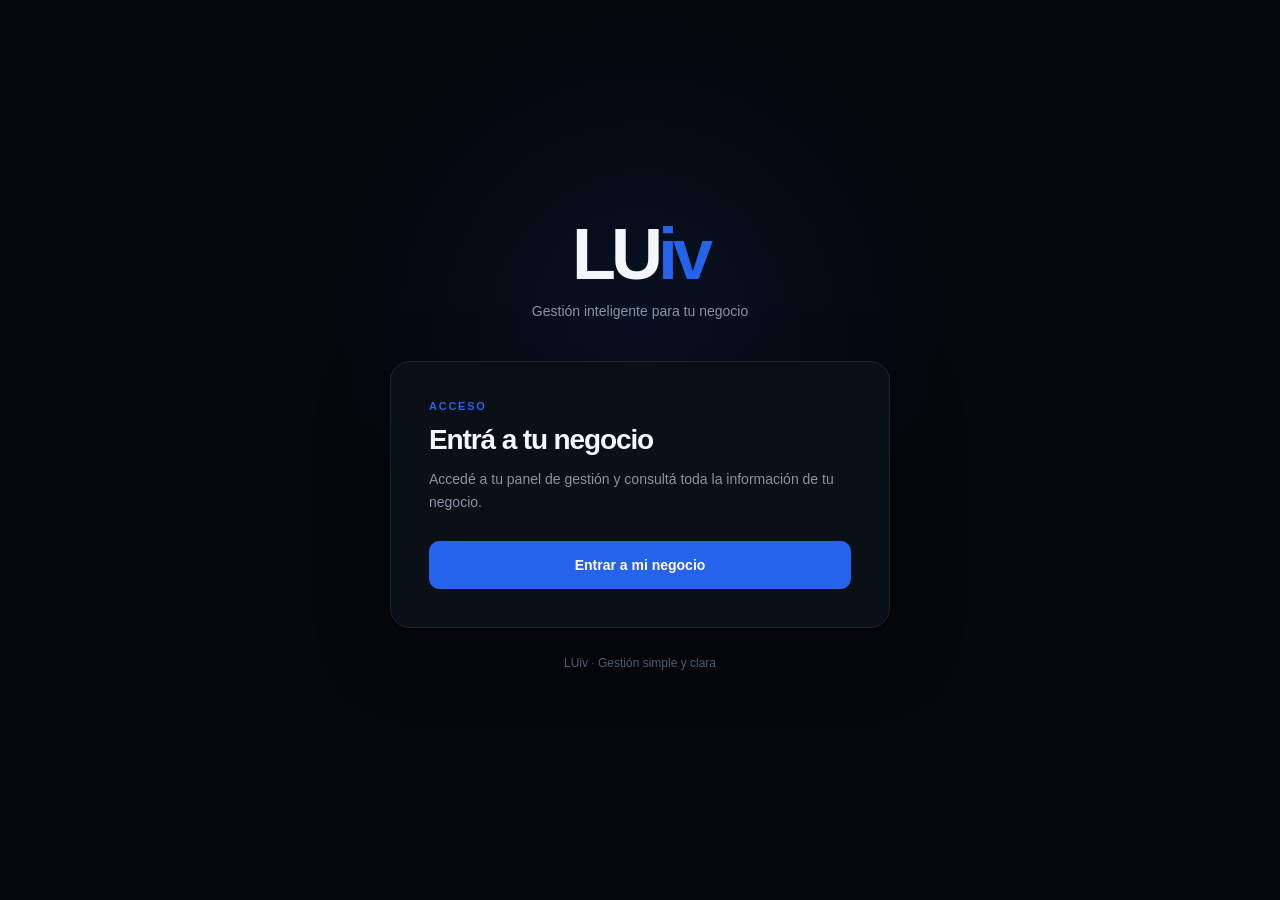
==== index.html @ e0a8a046 "backup: estado inicial antes de tickets y PWA" ====
<!DOCTYPE html>
<html lang="es">

<head>

    <meta charset="UTF-8">

    <meta
        name="viewport"
        content="width=device-width, initial-scale=1.0"
    >

    <title>LUiv</title>

    <link
        rel="stylesheet"
        href="style.css"
    >

</head>


<body class="login-page">


    <main class="login-container">


        <div class="login-brand">

            <div class="login-logo">
                LU<span>iv</span>
            </div>

            <p class="login-subtitle">
                Gestión inteligente para tu negocio
            </p>

        </div>


        <div class="login-card">

            <span class="login-eyebrow">
                ACCESO
            </span>

            <h1>
                Entrá a tu negocio
            </h1>

            <p>
                Accedé a tu panel de gestión
                y consultá toda la información
                de tu negocio.
            </p>


            <button
                class="login-button"
                onclick="entrarAlNegocio()"
            >
                Entrar a mi negocio
            </button>

        </div>


        <p class="login-footer">
            LUiv · Gestión simple y clara
        </p>


    </main>


    <script>

        function entrarAlNegocio() {

            window.location.href = "dashboard.html";

        }

    </script>


</body>

</html>
---- style.css ----
/* ========================================
   CONFIGURACIÓN GENERAL
======================================== */

* {
    box-sizing: border-box;
}

html {
    scroll-behavior: smooth;
    overflow-y: scroll;
}

html,
body {
    margin: 0;
    padding: 0;
    min-height: 100%;
    width: 100%;
}

body {
    font-family: Inter, Arial, sans-serif;
    background: #05070b;
    color: #f4f7fb;
    overflow-x: hidden;
}

button,
input {
    font-family: inherit;
}

button {
    appearance: none;
    -webkit-appearance: none;
}


/* ========================================
   PANTALLA DE INICIO
======================================== */

.login-page {
    min-height: 100vh;
    display: flex;
    align-items: center;
    justify-content: center;
    background:
        radial-gradient(
            circle at 50% 35%,
            rgba(37, 99, 235, 0.10),
            transparent 35%
        ),
        #05070b;
}

.login-container {
    width: min(500px, calc(100% - 40px));
    text-align: center;
    padding: 40px 0;
}

.login-brand {
    margin-bottom: 42px;
}

.login-logo {
    font-size: 72px;
    line-height: 1;
    font-weight: 800;
    letter-spacing: -0.07em;
    color: #f4f7fb;
}

.login-logo span {
    color: #2563eb;
}

.login-subtitle {
    margin: 13px 0 0;
    color: #8993a4;
    font-size: 14px;
}

.login-card {
    padding: 38px;
    background: #0b0f16;
    border: 1px solid #1b2432;
    border-radius: 20px;
    text-align: left;
    box-shadow: 0 25px 70px rgba(0, 0, 0, 0.35);
}

.login-eyebrow {
    display: block;
    margin-bottom: 12px;
    color: #2563eb;
    font-size: 11px;
    font-weight: 700;
    letter-spacing: 0.16em;
}

.login-card h1 {
    margin: 0;
    font-size: 28px;
    letter-spacing: -0.04em;
}

.login-card p {
    margin: 12px 0 28px;
    color: #8993a4;
    font-size: 14px;
    line-height: 1.6;
}

.login-button {
    width: 100%;
    height: 48px;
    border: 1px solid #2563eb;
    border-radius: 10px;
    background: #2563eb;
    color: #ffffff;
    font-size: 14px;
    font-weight: 600;
    cursor: pointer;
    transition:
        background 0.2s ease,
        transform 0.2s ease,
        border-color 0.2s ease;
}

.login-button:hover {
    background: #1d4ed8;
    border-color: #1d4ed8;
    transform: translateY(-1px);
}


/* ========================================
   FOOTER LOGIN
======================================== */

.login-footer {
    margin-top: 28px;
    color: #4f5b6d;
    font-size: 12px;
}


/* ========================================
   PANEL PRINCIPAL
======================================== */

.dashboard {
    min-height: 100vh;
    width: 100%;
    background:
        radial-gradient(
            circle at 50% -10%,
            rgba(37, 99, 235, 0.08),
            transparent 32%
        ),
        #05070b;
}


/* ========================================
   BARRA SUPERIOR
======================================== */

.topbar {
    position: sticky;
    top: 0;
    z-index: 100;
    width: 100%;
    height: 72px;
    display: flex;
    align-items: center;
    justify-content: space-between;
    padding: 0 42px;
    margin: 0;
    background: rgba(5, 7, 11, 0.88);
    border-bottom: 1px solid #151d29;
    backdrop-filter: blur(16px);
}

.topbar-left {
    height: 100%;
    display: flex;
    align-items: center;
    flex: 0 0 auto;
}


/* ========================================
   LOGO
======================================== */

.logo {
    height: 100%;
    display: flex;
    align-items: center;
    margin: 0;
    padding: 0;
    font-size: 30px;
    line-height: 1;
    font-weight: 800;
    letter-spacing: -0.07em;
    color: #f4f7fb;
    white-space: nowrap;
}

.logo span {
    color: #2563eb;
}


/* ========================================
   BOTONES DERECHA
======================================== */

.topbar-actions {
    height: 100%;
    display: flex;
    align-items: center;
    justify-content: flex-end;
    gap: 8px;
    flex: 0 0 auto;
    margin-left: auto;
}

.topbar-button {
    width: auto;
    min-width: 0;
    height: 40px;
    display: flex;
    align-items: center;
    justify-content: center;
    padding: 0 17px;
    margin: 0;
    background: #0b1017 !important;
    border: 1px solid #26344a !important;
    border-radius: 8px;
    color: #d1d5db !important;
    font-family: inherit;
    font-size: 14px;
    line-height: 1;
    font-weight: 500;
    cursor: pointer;
    white-space: nowrap;
    box-sizing: border-box;
    transition:
        background 0.2s ease,
        border-color 0.2s ease,
        color 0.2s ease,
        transform 0.2s ease,
        box-shadow 0.2s ease;
}

.topbar-button:hover {
    background: #111a27 !important;
    border-color: #2563eb !important;
    color: #ffffff !important;
    box-shadow: 0 0 0 1px rgba(37, 99, 235, 0.08);
    transform: translateY(-1px);
}

.topbar-button:active {
    transform: translateY(0);
}


/* ========================================
   CONTENIDO
======================================== */

.content {
    width: min(1180px, calc(100% - 48px));
    margin: 0 auto;
    padding: 62px 0 100px;
}


/* ========================================
   ENCABEZADOS
======================================== */

.welcome {
    margin-bottom: 38px;
}

.eyebrow {
    display: block;
    margin-bottom: 10px;
    color: #2563eb;
    font-size: 10px;
    font-weight: 700;
    letter-spacing: 0.16em;
}

.welcome h1 {
    margin: 0;
    font-size: 34px;
    line-height: 1.15;
    letter-spacing: -0.045em;
}

.welcome p {
    max-width: 620px;
    margin: 12px 0 0;
    color: #8993a4;
    font-size: 14px;
    line-height: 1.6;
}

.section-heading {
    display: flex;
    align-items: flex-end;
    justify-content: space-between;
    gap: 24px;
    margin-bottom: 24px;
}

.section-heading h2 {
    margin: 0;
    font-size: 22px;
    letter-spacing: -0.035em;
}

.section-heading p {
    margin: 8px 0 0;
    color: #707b8c;
    font-size: 13px;
    line-height: 1.5;
}


/* ========================================
   TARJETAS DE RESUMEN
======================================== */

.stats {
    display: grid;
    grid-template-columns: repeat(3, 1fr);
    gap: 16px;
    margin-bottom: 16px;
}

.analysis-stats {
    grid-template-columns: repeat(4, 1fr);
    margin-bottom: 52px;
}

.card {
    min-width: 0;
    padding: 22px;
    background: linear-gradient(
        145deg,
        #0d121a,
        #090d13
    );
    border: 1px solid #1a2330;
    border-radius: 16px;
    transition:
        border-color 0.2s ease,
        transform 0.2s ease;
}

.card:hover {
    border-color: #26344a;
    transform: translateY(-2px);
}

.card-header {
    display: flex;
    align-items: center;
    justify-content: space-between;
    gap: 10px;
    margin-bottom: 20px;
    color: #9aa4b3;
    font-size: 12px;
}

.card-period {
    color: #4e5a6b;
    font-size: 10px;
    text-transform: uppercase;
    letter-spacing: 0.08em;
}

.card strong {
    display: block;
    overflow: hidden;
    color: #f4f7fb;
    font-size: 27px;
    line-height: 1.15;
    letter-spacing: -0.04em;
    text-overflow: ellipsis;
    white-space: nowrap;
}

.card-profit strong {
    color: #3b82f6;
}

.card p {
    margin: 9px 0 0;
    color: #5f6b7c;
    font-size: 11px;
}

.small-stat {
    font-size: 20px !important;
}


/* ========================================
   GRÁFICO
======================================== */

.chart-section,
.comparison-section,
.insights,
.sales-form,
.sales-list,
.products-section {
    margin-bottom: 58px;
}

.chart-heading {
    align-items: center;
}

.chart-filters,
.sales-filter-buttons,
.product-sort-buttons {
    display: flex;
    align-items: center;
    gap: 6px;
    flex-wrap: wrap;
}

.filter-button,
.sales-filter,
.product-sort {
    padding: 8px 12px;
    border: 1px solid #1b2635 !important;
    border-radius: 8px;
    background: #0b1017 !important;
    color: #7f8998 !important;
    font-size: 11px;
    cursor: pointer;
    transition:
        background 0.2s ease,
        border-color 0.2s ease,
        color 0.2s ease;
}

.filter-button:hover,
.sales-filter:hover,
.product-sort:hover {
    background: #111a27 !important;
    color: #dce4ef !important;
    border-color: #2a3a51 !important;
}

.filter-button.active,
.sales-filter.active,
.product-sort.active {
    background: #2563eb !important;
    border-color: #2563eb !important;
    color: #ffffff !important;
}

.chart-container {
    position: relative;
    height: 320px;
    padding: 22px;
    background: #090e15;
    border: 1px solid #1a2330;
    border-radius: 16px;
}


/* ========================================
   RESUMEN DEL GRÁFICO
======================================== */

.chart-summary {
    display: grid;
    grid-template-columns: repeat(3, 1fr);
    gap: 14px;
    margin-bottom: 22px;
}

.chart-summary-item {
    display: flex;
    align-items: center;
    gap: 12px;
    padding: 16px 18px;
    background: #080c13;
    border: 1px solid #17202d;
    border-radius: 12px;
}

.chart-dot {
    width: 9px;
    height: 9px;
    min-width: 9px;
    border-radius: 50%;
}

.sales-dot {
    background: #2563eb;
}

.expense-dot {
    background: #eab308;
}

.result-dot {
    background: #22c55e;
}

.chart-summary-item div {
    display: flex;
    flex-direction: column;
    gap: 3px;
}

.chart-summary-item small {
    color: #667085;
    font-size: 11px;
}

.chart-summary-item strong {
    color: #f4f7fb;
    font-size: 16px;
    font-weight: 650;
}

.chart-summary-item strong.result-positive {
    color: #22c55e;
}

.chart-summary-item strong.result-negative {
    color: #ef4444;
}


/* ========================================
   COMPARACIÓN
======================================== */

.comparison-grid {
    display: grid;
    grid-template-columns: repeat(3, 1fr);
    gap: 16px;
}

.comparison-card {
    padding: 24px;
    background: #0b1017;
    border: 1px solid #1a2330;
    border-radius: 16px;
}

.comparison-card span {
    display: block;
    margin-bottom: 15px;
    color: #7d8796;
    font-size: 12px;
}

.comparison-card strong {
    display: block;
    color: #f4f7fb;
    font-size: 25px;
    letter-spacing: -0.04em;
}

.comparison-card p {
    margin: 9px 0 0;
    color: #596577;
    font-size: 11px;
    line-height: 1.5;
}

.comparison-result strong {
    color: #3b82f6;
}


/* ========================================
   ANÁLISIS
======================================== */

.insights-grid {
    display: grid;
    grid-template-columns: repeat(3, 1fr);
    gap: 16px;
}

.insight-card {
    padding: 24px;
    background: linear-gradient(
        145deg,
        #0d121a,
        #090d13
    );
    border: 1px solid #1a2330;
    border-radius: 16px;
}

.insight-type {
    margin-bottom: 18px;
    color: #2563eb;
    font-size: 9px;
    font-weight: 700;
    letter-spacing: 0.14em;
}

.insight-card h3 {
    margin: 0;
    color: #edf2f8;
    font-size: 17px;
    letter-spacing: -0.02em;
}

.insight-card p {
    margin: 10px 0 18px;
    color: #758091;
    font-size: 12px;
    line-height: 1.6;
}

.insight-value {
    color: #c8d2df;
    font-size: 12px;
    font-weight: 600;
}


/* ========================================
   FORMULARIOS
======================================== */

.sales-form {
    padding: 28px;
    background: #090e15;
    border: 1px solid #1a2330;
    border-radius: 18px;
}

.form-grid {
    display: grid;
    grid-template-columns: 1.5fr 1fr 0.8fr auto;
    gap: 14px;
    align-items: end;
}

.form-group {
    min-width: 0;
}

.form-group label {
    display: block;
    margin-bottom: 8px;
    color: #8792a2;
    font-size: 11px;
    font-weight: 600;
}

.form-group input,
.search-box input {
    width: 100%;
    height: 44px;
    padding: 0 13px;
    background: #060a10;
    border: 1px solid #1b2635;
    border-radius: 9px;
    outline: none;
    color: #edf2f8;
    font-size: 13px;
    transition:
        border-color 0.2s ease,
        box-shadow 0.2s ease;
}

.form-group input::placeholder,
.search-box input::placeholder {
    color: #465264;
}

.form-group input:focus,
.search-box input:focus {
    border-color: #2563eb;
    box-shadow: 0 0 0 3px rgba(37, 99, 235, 0.10);
}

.form-action button {
    height: 44px;
    padding: 0 20px;
    border: 1px solid #2563eb !important;
    border-radius: 9px;
    background: #2563eb !important;
    color: #ffffff !important;
    font-size: 12px;
    font-weight: 600;
    cursor: pointer;
    white-space: nowrap;
    transition:
        background 0.2s ease,
        border-color 0.2s ease,
        transform 0.2s ease;
}

.form-action button:hover {
    background: #1d4ed8 !important;
    border-color: #1d4ed8 !important;
    transform: translateY(-1px);
}

.form-action-scan {
    display: flex;
    gap: 8px;
}

.scan-button {
    width: 44px !important;
    min-width: 44px;
    padding: 0 !important;
    background: #0b1017 !important;
    border: 1px solid #26344a !important;
    color: #d1d5db !important;
    font-size: 18px !important;
    display: flex;
    align-items: center;
    justify-content: center;
}

.scan-button:hover {
    background: #111a27 !important;
    border-color: #2563eb !important;
    color: #ffffff !important;
}


/* ========================================
   AUTOCOMPLETADO
======================================== */

.autocomplete-wrapper {
    position: relative;
}

.autocomplete-dropdown {
    position: absolute;
    top: calc(100% + 6px);
    left: 0;
    right: 0;
    max-height: 280px;
    overflow-y: auto;
    background: #0b1017;
    border: 1px solid #1b2635;
    border-radius: 10px;
    z-index: 500;
    display: none;
    box-shadow: 0 12px 40px rgba(0, 0, 0, 0.45);
}

.autocomplete-dropdown.active {
    display: block;
}

.autocomplete-item {
    padding: 12px 14px;
    cursor: pointer;
    border-bottom: 1px solid rgba(255, 255, 255, 0.04);
    transition: background 0.15s ease;
    display: flex;
    align-items: center;
    justify-content: space-between;
    gap: 12px;
}

.autocomplete-item:last-child {
    border-bottom: none;
}

.autocomplete-item:hover,
.autocomplete-item.selected {
    background: #111a27;
}

.autocomplete-item-info {
    min-width: 0;
    flex: 1;
}

.autocomplete-item-name {
    color: #edf2f8;
    font-size: 13px;
    font-weight: 600;
    white-space: nowrap;
    overflow: hidden;
    text-overflow: ellipsis;
}

.autocomplete-item-code {
    color: #566274;
    font-size: 10px;
    margin-top: 3px;
}

.autocomplete-item-price {
    color: #3b82f6;
    font-size: 14px;
    font-weight: 700;
    white-space: nowrap;
    flex-shrink: 0;
}

.autocomplete-item-stock {
    color: #8792a2;
    font-size: 10px;
    margin-top: 2px;
}

.autocomplete-empty {
    padding: 18px 14px;
    text-align: center;
    color: #697587;
    font-size: 12px;
}

.autocomplete-highlight {
    background: rgba(37, 99, 235, 0.25);
    color: #ffffff;
    padding: 0 2px;
    border-radius: 2px;
}


/* ========================================
   NOTIFICACIÓN DE CÓDIGO DETECTADO
======================================== */

.barcode-notification {
    position: fixed;
    top: 90px;
    right: 30px;
    z-index: 9998;
    max-width: 360px;
    pointer-events: none;
    opacity: 0;
    transform: translateY(-15px);
    transition:
        opacity 0.3s ease,
        transform 0.3s ease;
}

.barcode-notification.show {
    opacity: 1;
    transform: translateY(0);
}

.barcode-notification-box {
    background: #0b1017;
    border: 1px solid #2563eb;
    border-radius: 12px;
    padding: 16px 18px;
    box-shadow: 0 15px 50px rgba(37, 99, 235, 0.22);
    pointer-events: auto;
}

.barcode-notification.errored .barcode-notification-box {
    border-color: #ef4444;
    box-shadow: 0 15px 50px rgba(239, 68, 68, 0.18);
}

.barcode-notification-header {
    display: flex;
    align-items: center;
    gap: 10px;
    margin-bottom: 8px;
}

.barcode-notification-icon {
    width: 28px;
    height: 28px;
    display: flex;
    align-items: center;
    justify-content: center;
    border-radius: 8px;
    background: rgba(37, 99, 235, 0.15);
    color: #3b82f6;
    font-size: 15px;
}

.barcode-notification.errored .barcode-notification-icon {
    background: rgba(239, 68, 68, 0.15);
    color: #ef4444;
}

.barcode-notification-title {
    color: #edf2f8;
    font-size: 13px;
    font-weight: 700;
}

.barcode-notification-product {
    color: #c8d2df;
    font-size: 14px;
    font-weight: 600;
    margin-top: 4px;
}

.barcode-notification-price {
    color: #3b82f6;
    font-size: 13px;
    font-weight: 700;
    margin-top: 6px;
}


/* ========================================
   VENTAS
======================================== */

.sales-tools,
.products-tools {
    display: flex;
    align-items: center;
    justify-content: space-between;
    gap: 16px;
    margin-bottom: 14px;
}

.search-box {
    position: relative;
    width: 280px;
}

.search-box input {
    padding-left: 36px;
}

.search-icon {
    position: absolute;
    left: 13px;
    top: 50%;
    transform: translateY(-50%);
    z-index: 2;
    color: #596577;
    font-size: 18px;
    pointer-events: none;
}

.sales-result-info {
    margin-bottom: 10px;
    color: #566274;
    font-size: 11px;
}

.sales-header,
.venta {
    display: grid;
    grid-template-columns:
        minmax(180px, 2fr)
        0.8fr
        1fr
        1fr
        1fr
        42px;
    align-items: center;
}

.sales-header {
    min-height: 42px;
    padding: 0 18px;
    color: #566274;
    font-size: 9px;
    font-weight: 700;
    text-transform: uppercase;
    letter-spacing: 0.09em;
    border-bottom: 1px solid #151d29;
}

.venta {
    min-height: 54px;
    padding: 0 18px;
    background: #090e15;
    border-bottom: 1px solid #141c28;
    transition: background 0.2s ease;
}

.venta:hover {
    background: #0c121b;
}

.venta strong {
    overflow: hidden;
    color: #e7edf5;
    font-size: 13px;
    font-weight: 600;
    text-overflow: ellipsis;
    white-space: nowrap;
}

.venta span {
    color: #8792a2;
    font-size: 12px;
}

.fecha-venta {
    color: #5d697a !important;
    font-size: 11px !important;
}

.eliminar {
    width: 32px;
    height: 32px;
    display: flex;
    align-items: center;
    justify-content: center;
    border: none !important;
    border-radius: 8px;
    background: transparent !important;
    color: #5c6878 !important;
    font-size: 15px;
    cursor: pointer;
    transition:
        background 0.2s ease,
        color 0.2s ease;
}

.eliminar:hover {
    background: rgba(239, 68, 68, 0.10) !important;
    color: #ef4444 !important;
}

.sin-resultados {
    padding: 35px 20px;
    text-align: center;
    color: #596577;
    background: #090e15;
    border-bottom: 1px solid #151d29;
    font-size: 12px;
}


/* ========================================
   PRODUCTOS
======================================== */

.products-grid {
    display: grid;
    grid-template-columns: repeat(3, 1fr);
    gap: 12px;
}

.product-card {
    position: relative;
    padding: 16px;
    background: #090e15;
    border: 1px solid #1a2330;
    border-radius: 16px;
    transition:
        transform 0.2s ease,
        border-color 0.2s ease;
}

.product-card:hover {
    transform: translateY(-2px);
    border-color: #26344a;
}

.product-rank {
    position: absolute;
    top: 14px;
    right: 14px;
    width: 24px;
    height: 24px;
    display: flex;
    align-items: center;
    justify-content: center;
    border-radius: 7px;
    background: #111a27;
    color: #5d6a7c;
    font-size: 10px;
    font-weight: 700;
}

.product-name {
    max-width: calc(100% - 42px);
    margin: 0;
    color: #edf2f8;
    font-size: 14px;
    letter-spacing: -0.02em;
}

.product-price {
    margin: 7px 0 13px;
    color: #5e6a7b;
    font-size: 10px;
}

.product-price strong {
    color: #aeb9c8;
    font-size: 11px;
}

.product-data {
    display: grid;
    grid-template-columns: 1fr 1fr;
    gap: 8px;
}

.product-data-box {
    padding: 10px;
    background: #060a10;
    border-radius: 9px;
}

.product-data-box span {
    display: block;
    margin-bottom: 4px;
    color: #566274;
    font-size: 9px;
    text-transform: uppercase;
    letter-spacing: 0.08em;
}

.product-data-box strong {
    color: #dce4ed;
    font-size: 13px;
}

/* Listas compactas: el contenido se desplaza dentro de cada sección. */
#listaProductos {
    max-height: 520px;
    overflow-y: auto;
    padding: 2px 8px 2px 2px;
}

#listaVentas,
#listaGastos {
    max-height: 420px;
    overflow-y: auto;
    background: #090e15;
}

/* Scrollbar temático para contenedores con scroll. */
.contenedor-scrollable,
#listaProductos,
#listaVentas,
#listaGastos {
    scrollbar-width: thin;
    scrollbar-color: #1b2635 #0b1017;
}

.contenedor-scrollable::-webkit-scrollbar,
#listaProductos::-webkit-scrollbar,
#listaVentas::-webkit-scrollbar,
#listaGastos::-webkit-scrollbar {
    width: 6px;
}

.contenedor-scrollable::-webkit-scrollbar-track,
#listaProductos::-webkit-scrollbar-track,
#listaVentas::-webkit-scrollbar-track,
#listaGastos::-webkit-scrollbar-track {
    background: #0b1017;
    border-radius: 4px;
}

.contenedor-scrollable::-webkit-scrollbar-thumb,
#listaProductos::-webkit-scrollbar-thumb,
#listaVentas::-webkit-scrollbar-thumb,
#listaGastos::-webkit-scrollbar-thumb {
    background: #1b2635;
    border-radius: 4px;
}

.contenedor-scrollable::-webkit-scrollbar-thumb:hover,
#listaProductos::-webkit-scrollbar-thumb:hover,
#listaVentas::-webkit-scrollbar-thumb:hover,
#listaGastos::-webkit-scrollbar-thumb:hover {
    background: #2563eb;
}

.product-empty {
    grid-column: 1 / -1;
    padding: 40px;
    text-align: center;
    color: #596577;
    background: #090e15;
    border: 1px solid #1a2330;
    border-radius: 16px;
    font-size: 12px;
}


/* ========================================
   GASTOS
======================================== */

.gastos-section {
    margin-bottom: 28px;
}

.gastos-header {
    grid-template-columns:
        minmax(150px, 1.5fr)
        minmax(130px, 1fr)
        minmax(130px, 1fr)
        1fr
        1fr
        42px;
}

.gasto-item {
    grid-template-columns:
        minmax(150px, 1.5fr)
        minmax(130px, 1fr)
        minmax(130px, 1fr)
        1fr
        1fr
        42px;
}

.expense-kpis { display:grid; grid-template-columns:repeat(4, minmax(0, 1fr)); gap:16px; margin:0 0 28px; }
.expense-kpi, .expense-breakdown, .expense-insights { background:#101722; border:1px solid #1e2b3d; border-radius:14px; }
.expense-kpi { padding:18px; }
.expense-kpi span, .expense-kpi strong { display:block; }
.expense-kpi span { color:#8993a4; font-size:12px; margin-bottom:7px; }
.expense-kpi strong { color:#f8fafc; font-size:16px; overflow-wrap:anywhere; }
.expense-tools { display:grid; gap:12px; margin:0 0 18px; }
.expense-tools input { width:100%; }
.gasto-filters { display:flex; flex-wrap:wrap; gap:8px; }
.gasto-filter { background:#172131; border:1px solid #2a3a50; color:#cbd5e1; border-radius:8px; padding:8px 12px; cursor:pointer; }
.gasto-filter.active { background:#f59e0b; border-color:#f59e0b; color:#111827; font-weight:700; }
.expense-result { color:#94a3b8; font-size:13px; margin:0; }
.expense-breakdown { display:grid; gap:14px; padding:18px; margin:0 0 18px; background:#0b1017; border-color:#1b2635; }
.expense-category-row { display:grid; grid-template-columns:minmax(160px, 1fr) auto; gap:8px 20px; align-items:center; font-size:12px; }
.expense-category-row strong { color:#dbe5f0; font-weight:600; letter-spacing:.01em; }
.expense-category-row > span { color:#94a3b8; font-variant-numeric:tabular-nums; }
.expense-progress { grid-column:1 / -1; height:4px; border-radius:99px; background:#1b2635; overflow:hidden; }
.expense-progress span { display:block; height:100%; background:linear-gradient(90deg,#d97706,#f59e0b); border-radius:inherit; box-shadow:0 0 9px rgba(245,158,11,.28); }
.expense-insights { display:grid; grid-template-columns:repeat(3, minmax(0, 1fr)); gap:12px; overflow:visible; margin:0 0 22px; background:transparent; border:0; }
.expense-insight { min-height:112px; padding:16px; color:#aeb9c8; font-size:12px; line-height:1.55; background:#131b26; border:1px solid #1b2635; border-radius:12px; }
.expense-insight strong { color:#f1f5f9; display:block; margin-bottom:8px; font-size:13px; }
.expense-insight:nth-child(1) strong { color:#f59e0b; }
.expense-insight:nth-child(2) strong { color:#60a5fa; }
.expense-insight:nth-child(3) strong { color:#4ade80; }
.gasto-badge { display:inline-flex; width:max-content; max-width:100%; padding:5px 8px; border-radius:999px; background:#3a2a0b; color:#fbbf24; font-size:11px; }
.gasto-nota { color:#94a3b8; font-size:12px; overflow-wrap:anywhere; }


/* ========================================
   PANEL DE PRODUCTOS
======================================== */

.products-panel {
    margin-top: 50px;
}

.products-panel-header {
    display: flex;
    align-items: flex-end;
    justify-content: space-between;
    gap: 30px;
}

.products-panel-header h2 {
    margin-top: 10px;
}

.products-actions {
    display: flex;
    align-items: center;
    gap: 10px;
}

.primary-button,
.secondary-button {
    padding: 10px 17px;
    border-radius: 8px;
    font-family: inherit;
    font-size: 14px;
    font-weight: 500;
    cursor: pointer;
    transition:
        background 0.2s ease,
        border-color 0.2s ease,
        color 0.2s ease,
        transform 0.2s ease;
}

.primary-button {
    background: #2563eb !important;
    border: 1px solid #2563eb !important;
    color: #ffffff !important;
}

.primary-button:hover {
    background: #1d4ed8 !important;
    border-color: #1d4ed8 !important;
    transform: translateY(-1px);
}

.secondary-button {
    background: #0b1017 !important;
    border: 1px solid #26344a !important;
    color: #d1d5db !important;
}

.secondary-button:hover {
    background: #111a27 !important;
    border-color: #3b4d68 !important;
    color: #ffffff !important;
}


/* ========================================
   BUSCADOR
======================================== */

.products-search {
    margin-top: 30px;
}

.products-search .search-box {
    max-width: 500px;
}

.products-info {
    margin-top: 16px;
    color: #6b7280;
    font-size: 13px;
}


/* ========================================
   PANEL CÓDIGO DE BARRAS
======================================== */

.barcode-search-panel {
    margin-top: 20px;
    padding: 22px;
    background: #090e15;
    border: 1px solid #1a2330;
    border-radius: 16px;
}

.barcode-search-info h3 {
    margin: 0;
    color: #edf2f8;
    font-size: 18px;
    letter-spacing: -0.02em;
}

.barcode-search-info p {
    margin: 8px 0 0;
    color: #758091;
    font-size: 12px;
    line-height: 1.5;
}

.barcode-search-form {
    display: flex;
    gap: 10px;
    margin-top: 18px;
}

.barcode-search-form input {
    flex: 1;
    height: 44px;
    padding: 0 13px;
    background: #060a10;
    border: 1px solid #1b2635;
    border-radius: 9px;
    outline: none;
    color: #edf2f8;
    font-size: 13px;
}

.barcode-search-form input:focus {
    border-color: #2563eb;
    box-shadow: 0 0 0 3px rgba(37, 99, 235, 0.10);
}

.barcode-result {
    margin-top: 16px;
}

.barcode-not-found {
    padding: 18px;
    background: #060a10;
    border: 1px solid #1b2635;
    border-radius: 10px;
}

.barcode-not-found strong {
    color: #edf2f8;
}

.barcode-not-found p {
    color: #758091;
    font-size: 12px;
    line-height: 1.5;
}

.barcode-found {
    display: flex;
    align-items: center;
    justify-content: space-between;
    gap: 20px;
    padding: 18px;
    background: #060a10;
    border: 1px solid #1b2635;
    border-radius: 10px;
}

.barcode-found h3 {
    margin: 6px 0 8px;
    color: #edf2f8;
    font-size: 17px;
}

.barcode-found p {
    margin: 0;
    color: #697587;
    font-size: 11px;
}

.barcode-found-price {
    text-align: right;
}

.barcode-found-price span {
    display: block;
    margin-bottom: 5px;
    color: #596577;
    font-size: 10px;
}

.barcode-found-price strong {
    color: #3b82f6;
    font-size: 20px;
}


/* ========================================
   CATÁLOGO
======================================== */

.catalog-products-grid {
    display: grid;
    grid-template-columns: repeat(
        auto-fill,
        minmax(240px, 1fr)
    );
    gap: 16px;
    margin-top: 25px;
}

.catalog-product-card {
    position: relative;
    padding: 20px;
    background: linear-gradient(
        145deg,
        #0d121a,
        #090d13
    );
    border: 1px solid #1a2330;
    border-radius: 16px;
    transition:
        border-color 0.2s ease,
        transform 0.2s ease;
}

.catalog-product-card:hover {
    border-color: #26344a;
    transform: translateY(-2px);
}

.catalog-product-top {
    display: flex;
    align-items: center;
    justify-content: space-between;
    gap: 10px;
    margin-bottom: 18px;
}

.catalog-product-label {
    color: #2563eb;
    font-size: 9px;
    font-weight: 700;
    letter-spacing: 0.14em;
}

.catalog-product-id {
    color: #4e5a6b;
    font-size: 10px;
}

.catalog-product-card h3 {
    margin: 0 0 18px;
    color: #edf2f8;
    font-size: 17px;
    letter-spacing: -0.02em;
}

.catalog-product-code {
    padding: 12px;
    background: #060a10;
    border-radius: 9px;
}

.catalog-product-code span,
.catalog-product-bottom span,
.catalog-product-stock span {
    display: block;
    margin-bottom: 5px;
    color: #566274;
    font-size: 9px;
    text-transform: uppercase;
    letter-spacing: 0.08em;
}

.catalog-product-code strong {
    color: #aeb9c8;
    font-size: 12px;
}

.catalog-product-bottom {
    display: flex;
    align-items: center;
    justify-content: space-between;
    gap: 12px;
    margin-top: 15px;
}

.catalog-product-bottom span {
    margin: 0;
}

.catalog-product-bottom strong {
    color: #3b82f6;
    font-size: 16px;
}


/* ========================================
   ACCIONES DE PRODUCTOS
   NUEVO - CORREGIDO
======================================== */

.product-action-button {
    height: 32px;
    display: inline-flex;
    align-items: center;
    justify-content: center;
    padding: 0 11px;
    margin: 0;
    background: #0b1017 !important;
    border: 1px solid #26344a !important;
    border-radius: 7px;
    color: #b9c4d3 !important;
    font-family: inherit;
    font-size: 10px;
    font-weight: 500;
    line-height: 1;
    cursor: pointer;
    white-space: nowrap;
    transition:
        background 0.2s ease,
        border-color 0.2s ease,
        color 0.2s ease,
        transform 0.2s ease,
        box-shadow 0.2s ease;
}

.product-action-button:hover {
    background: #111a27 !important;
    border-color: #2563eb !important;
    color: #ffffff !important;
    box-shadow: 0 0 0 1px rgba(37, 99, 235, 0.08);
    transform: translateY(-1px);
}

.product-action-button:active {
    transform: translateY(0);
}


/* ========================================
   STOCK DEL CATÁLOGO
======================================== */

.catalog-product-stock {
    display: flex;
    align-items: center;
    justify-content: space-between;
    gap: 12px;
    margin-top: 13px;
}

.catalog-product-stock span {
    margin: 0;
}

.catalog-product-stock strong {
    display: block;
    color: #f4f7fb;
    font-size: 14px;
    line-height: 1;
}


/* ========================================
   DAR DE BAJA - CATÁLOGO
======================================== */

.catalog-product-delete {
    margin-top: 14px;
    padding-top: 13px;
    border-top: 1px solid #151d29;
}

.product-delete-button {
    width: 100%;
    height: 32px;
    display: flex;
    align-items: center;
    justify-content: center;
    gap: 6px;
    padding: 0 11px;
    background: transparent !important;
    border: 1px solid #202a39 !important;
    border-radius: 7px;
    color: #697587 !important;
    font-family: inherit;
    font-size: 10px;
    font-weight: 500;
    line-height: 1;
    cursor: pointer;
    transition:
        background 0.2s ease,
        border-color 0.2s ease,
        color 0.2s ease;
}

.product-delete-button:hover {
    background: rgba(239, 68, 68, 0.08) !important;
    border-color: rgba(239, 68, 68, 0.35) !important;
    color: #ef4444 !important;
}

.product-delete-button .delete-icon {
    color: inherit;
    font-size: 13px;
    line-height: 1;
}


/* ========================================
   DAR DE BAJA - DASHBOARD
   El script utiliza .product-deactivate
======================================== */

.product-deactivate {
    width: auto;
    min-width: 0;
    height: 30px;
    display: inline-flex;
    align-items: center;
    justify-content: center;
    padding: 0 11px;
    background: transparent !important;
    border: 1px solid #202a39 !important;
    border-radius: 7px;
    color: #697587 !important;
    font-family: inherit;
    font-size: 10px;
    font-weight: 500;
    line-height: 1;
    cursor: pointer;
    transition:
        background 0.2s ease,
        border-color 0.2s ease,
        color 0.2s ease,
        transform 0.2s ease;
}

.product-deactivate:hover {
    background: rgba(239, 68, 68, 0.08) !important;
    border-color: rgba(239, 68, 68, 0.35) !important;
    color: #ef4444 !important;
    transform: translateY(-1px);
}

.product-deactivate:active {
    transform: translateY(0);
}


/* ========================================
   CATÁLOGO VACÍO
======================================== */

.catalog-empty {
    grid-column: 1 / -1;
    padding: 35px;
    border: 1px solid rgba(255, 255, 255, 0.10);
    border-radius: 10px;
    background: rgba(255, 255, 255, 0.02);
}

.catalog-empty h3 {
    margin-bottom: 8px;
}

.catalog-empty p {
    color: #8b95a5;
}


/* ========================================
   MODAL DEL SCANNER
======================================== */

.scanner-modal {
    position: fixed;
    inset: 0;
    display: none;
    align-items: center;
    justify-content: center;
    padding: 20px;
    background: rgba(0, 0, 0, 0.82);
    z-index: 9999;
}

.scanner-modal.active {
    display: flex;
}

.scanner-box {
    width: min(560px, 100%);
    background: #080b10;
    border: 1px solid rgba(255, 255, 255, 0.14);
    border-radius: 14px;
    padding: 22px;
    box-shadow: 0 25px 70px rgba(0, 0, 0, 0.50);
}

.scanner-header {
    display: flex;
    align-items: flex-start;
    justify-content: space-between;
    margin-bottom: 18px;
}

.scanner-header h2 {
    margin-top: 8px;
}

.scanner-close {
    width: 34px;
    height: 34px;
    border-radius: 8px;
    border: 1px solid rgba(255, 255, 255, 0.16) !important;
    background: #0b1017 !important;
    color: #d1d5db !important;
    font-size: 24px;
    line-height: 1;
    cursor: pointer;
}

.scanner-close:hover {
    background: #111a27 !important;
    color: #ffffff !important;
}


/* ========================================
   VIDEO
======================================== */

.scanner-video-container {
    position: relative;
    width: 100%;
    overflow: hidden;
    border-radius: 10px;
    background: #000;
    aspect-ratio: 4 / 3;
}

#scannerVideo,
#scannerVentaVideo {
    width: 100%;
    height: 100%;
    display: block;
    object-fit: cover;
}


/* ========================================
   MARCO DEL SCANNER
======================================== */

.scanner-frame {
    position: absolute;
    inset: 18% 10%;
    pointer-events: none;
}

.scanner-frame span {
    position: absolute;
    width: 32px;
    height: 32px;
    border-color: #2563eb;
    border-style: solid;
}

.scanner-frame span:nth-child(1) {
    top: 0;
    left: 0;
    border-width: 3px 0 0 3px;
}

.scanner-frame span:nth-child(2) {
    top: 0;
    right: 0;
    border-width: 3px 3px 0 0;
}

.scanner-frame span:nth-child(3) {
    bottom: 0;
    left: 0;
    border-width: 0 0 3px 3px;
}

.scanner-frame span:nth-child(4) {
    bottom: 0;
    right: 0;
    border-width: 0 3px 3px 0;
}


/* ========================================
   ESTADO DEL SCANNER
======================================== */

.scanner-status {
    margin-top: 16px;
    text-align: center;
    color: #9ca3af;
    font-size: 14px;
}

.codigo-detectado {
    margin-top: 14px;
    text-align: center;
}

.codigo-detectado strong {
    display: block;
    margin-bottom: 5px;
    color: #9ca3af;
    font-size: 12px;
    text-transform: uppercase;
    letter-spacing: 0.08em;
}

.codigo-detectado span {
    display: inline-block;
    color: #ffffff;
    font-size: 20px;
    font-weight: 600;
    letter-spacing: 0.05em;
}


/* ========================================
   MODAL REGISTRAR PRODUCTO
======================================== */

.product-modal {
    position: fixed;
    inset: 0;
    display: none;
    align-items: center;
    justify-content: center;
    padding: 20px;
    background: rgba(0, 0, 0, 0.82);
    z-index: 10000;
}

.product-modal.active {
    display: flex;
}

.product-modal-box {
    width: min(500px, 100%);
    background: #0b1017;
    border: 1px solid #1b2635;
    border-radius: 18px;
    padding: 28px;
    box-shadow: 0 28px 80px rgba(0, 0, 0, 0.62), 0 0 0 1px rgba(37, 99, 235, 0.05);
}

.product-modal-header {
    display: flex;
    align-items: flex-start;
    justify-content: space-between;
    gap: 20px;
    margin-bottom: 24px;
}

.product-modal-header h2 {
    margin: 8px 0 0;
    color: #f4f7fb;
    font-size: 24px;
    letter-spacing: -0.035em;
}


/* ========================================
   CÓDIGO DEL NUEVO PRODUCTO
======================================== */

.new-product-code {
    display: flex;
    align-items: center;
    justify-content: space-between;
    gap: 15px;
    margin-bottom: 22px;
    padding: 15px 16px;
    background: #131b26;
    border: 1px solid #1b2635;
    border-radius: 11px;
}

.new-product-code span {
    color: #6f7b8c;
    font-size: 12px;
}

.new-product-code strong {
    color: #dce4ed;
    font-size: 13px;
    letter-spacing: 0.04em;
}


/* ========================================
   FORMULARIO NUEVO PRODUCTO
======================================== */

.new-product-form {
    display: flex;
    flex-direction: column;
    gap: 9px;
}

.new-product-form input {
    min-height: 44px;
    background: #131b26;
    border-color: #1b2635;
    border-radius: 10px;
}

.new-product-form input:focus { border-color: #2563eb; box-shadow: 0 0 0 3px rgba(37, 99, 235, 0.14); }

.new-product-metrics { display:grid; grid-template-columns:1fr 1fr; gap:12px; margin-top:4px; }
.new-product-metrics > div { padding:12px; background:#0b1017; border:1px solid #1b2635; border-radius:11px; }
.new-product-metrics label { display:flex; align-items:center; justify-content:space-between; gap:6px; margin-top:0; }
.new-product-metrics input { width:100%; margin-top:7px; }
.product-field-badge { padding:3px 5px; color:#7db1ff; background:rgba(37,99,235,.14); border-radius:5px; font-size:8px; letter-spacing:.06em; }

@media (max-width: 520px) { .new-product-metrics { grid-template-columns:1fr; } }

/* Campos monetarios y selectores conservan el tema oscuro incluso en controles nativos. */
input, select, option {
    color-scheme: dark;
    background-color: #131b26;
    color: #e7edf5;
    border-color: #1b2635;
}

input::placeholder { color: #728096; opacity: 1; }

/* Contador automático */
.contador-section { margin: 34px 0; padding: 26px; background: linear-gradient(135deg, #0b1017 0%, #101925 100%); border: 1px solid #1b2635; border-radius: 18px; }
.contador-heading { align-items: center; }
.contador-heading h2 { margin-bottom: 6px; }
.contador-controls { display: flex; flex-wrap: wrap; gap: 8px; margin: 18px 0; }
.contador-filter { padding: 8px 13px; color: #aeb9c8; background: #131b26; border: 1px solid #1b2635; border-radius: 8px; cursor: pointer; }
.contador-filter.active { color: #fff; background: #2563eb; border-color: #2563eb; }
.contador-summary { display:grid; grid-template-columns:repeat(4, minmax(0, 1fr)); gap:12px; margin-bottom:18px; }
.contador-kpi { padding:16px; background:#131b26; border:1px solid #1b2635; border-radius:12px; box-shadow:inset 3px 0 0 #2563eb; }
.contador-kpi span { display:block; color:#8792a2; font-size:11px; margin-bottom:6px; }
.contador-kpi strong { color:#edf2f8; font-size:18px; font-variant-numeric:tabular-nums; }
.contador-kpi small { display:block; margin-top:5px; color:#718096; font-size:11px; }
.contador-kpi:nth-child(1) { box-shadow:inset 3px 0 0 #2563eb; }
.contador-kpi:nth-child(1) strong { color:#60a5fa; }
.contador-kpi:nth-child(2) { box-shadow:inset 3px 0 0 #f59e0b; }
.contador-kpi:nth-child(2) strong { color:#fbbf24; }
.contador-kpi:nth-child(3) { box-shadow:inset 3px 0 0 #22c55e; background:linear-gradient(135deg,#13261c,#131b26); }
.contador-kpi:nth-child(3) strong { color:#4ade80; }
.contador-kpi:nth-child(4) { box-shadow:inset 3px 0 0 #818cf8; }
.contador-grid { display:grid; grid-template-columns:1.15fr .85fr; gap:16px; }
.contador-sheet, .contador-chart-card { padding:19px; background:#131b26; border:1px solid #1b2635; border-radius:14px; }
.contador-sheet h3, .contador-chart-card h3 { margin:0; color:#edf2f8; font-size:14px; letter-spacing:.01em; }
.contador-card-heading { display:flex; align-items:center; justify-content:space-between; gap:10px; margin-bottom:15px; }
.contador-chart-card .contador-card-heading h3 { flex:1; text-align:center; }
.contador-edit-button, .contador-chart-nav { border:1px solid #1b2635; background:#0b1017; color:#aeb9c8; border-radius:8px; cursor:pointer; }
.contador-edit-button { padding:6px 10px; font-size:11px; }
.contador-chart-nav { width:30px; height:30px; font-size:22px; line-height:1; }
.contador-edit-button:hover, .contador-chart-nav:hover { color:#fff; border-color:#2563eb; background:#172131; }
.contador-table-wrap { overflow:auto; max-height:330px; }
.contador-table { width:100%; border-collapse:collapse; font-size:12px; }
.contador-table th, .contador-table td { padding:11px 12px; border-bottom:1px solid #1b2635; text-align:left; color:#aeb9c8; }
.contador-table th { position:sticky; top:0; background:#172131; color:#94a3b8; font-size:10px; text-transform:uppercase; }
.contador-table th:last-child { text-align:right; }
.contador-table tbody tr:hover { background:#172131; }
.contador-table td:last-child { text-align:right; color:#edf2f8; font-variant-numeric:tabular-nums; }
.contador-adjustment td { background:#111c2b; }
.contador-adjustment select, .contador-note-input, .contador-edit-value input { width:100%; min-height:30px; padding:5px 7px; background:#0b1017; border:1px solid #26364d; border-radius:6px; color:#dbe5f0; font-size:11px; }
.contador-note-input { margin-top:6px; }
.contador-edit-value { display:flex; align-items:center; gap:6px; }
.contador-edit-value input { min-width:0; text-align:right; }
.contador-edit-value button { width:26px; height:26px; flex:0 0 26px; border:1px solid rgba(239,68,68,.35); border-radius:6px; background:transparent; color:#fb7185; cursor:pointer; }
.contador-chart-card canvas { max-height:220px; }
.contador-distribucion { margin-top:12px; color:#aeb9c8; font-size:12px; line-height:1.7; }

/* Foco visible y sobrio: evita el contorno blanco de controles nativos. */
input:focus, input:focus-visible, select:focus, select:focus-visible, textarea:focus, textarea:focus-visible {
    outline: none !important;
    border-color: #2563eb !important;
    box-shadow: 0 0 0 3px rgba(37, 99, 235, 0.14) !important;
}

/* Ticket de caja */
.ticket-modal { position:fixed; inset:0; display:none; align-items:center; justify-content:center; padding:20px; background:rgba(2,6,12,.78); z-index:11000; }
.ticket-modal.active { display:flex; }
.ticket-box { width:min(420px,100%); padding:22px; background:#0b1017; border:1px solid #1b2635; border-radius:16px; box-shadow:0 25px 70px rgba(0,0,0,.58); }
.ticket-printable { color:#dbe5f0; font-size:13px; }
.ticket-head { padding-bottom:14px; margin-bottom:14px; text-align:center; border-bottom:1px dashed #334155; }
.ticket-head h2 { margin:0 0 6px; color:#fff; font-size:23px; }
.ticket-meta { color:#8c9aae; font-size:11px; }
.ticket-line { display:grid; grid-template-columns:1fr auto; gap:10px; padding:8px 0; border-bottom:1px solid #172131; }
.ticket-line small { display:block; color:#8c9aae; margin-top:3px; }
.ticket-total { margin-top:12px; padding-top:12px; border-top:1px solid #334155; font-size:17px; font-weight:700; }
.ticket-actions { display:flex; gap:10px; margin-top:18px; }
.ticket-actions button { flex:1; }

@media (max-width: 800px) { .contador-summary, .contador-grid { grid-template-columns:1fr; } .contador-section { padding:18px; } }

@media print { body * { visibility:hidden; } #ticketVentaModal, #ticketVentaModal * { visibility:visible; } #ticketVentaModal { position:absolute; display:block; padding:0; background:#fff; } .ticket-box { width:100%; padding:0; border:0; box-shadow:none; background:#fff; } .ticket-printable { color:#000; } .ticket-head h2, .ticket-line, .ticket-total { color:#000; } .ticket-actions { display:none; } }

.new-product-form label {
    margin-top: 6px;
    color: #8792a2;
    font-size: 11px;
    font-weight: 600;
}

.new-product-form input {
    width: 100%;
    height: 44px;
    padding: 0 13px;
    background: #060a10;
    border: 1px solid #1b2635;
    border-radius: 9px;
    outline: none;
    color: #edf2f8;
    font-size: 13px;
    transition:
        border-color 0.2s ease,
        box-shadow 0.2s ease;
}

.new-product-form input::placeholder {
    color: #465264;
}

.new-product-form input:focus {
    border-color: #2563eb;
    box-shadow: 0 0 0 3px rgba(37, 99, 235, 0.10);
}

.new-product-form .primary-button {
    width: 100%;
    height: 44px;
    margin-top: 10px;
}


/* ========================================
   SCROLLBAR
======================================== */

::-webkit-scrollbar {
    width: 8px;
}

::-webkit-scrollbar-track {
    background: #05070b;
}

::-webkit-scrollbar-thumb {
    background: #1c2736;
    border-radius: 10px;
}

::-webkit-scrollbar-thumb:hover {
    background: #2a3a51;
}


/* ========================================
   RESPONSIVE
======================================== */

@media (max-width: 1000px) {

    .analysis-stats {
        grid-template-columns: repeat(2, 1fr);
    }

    .products-grid {
        grid-template-columns: repeat(2, 1fr);
    }

    .form-grid {
        grid-template-columns: 1fr 1fr;
    }

    .form-action {
        grid-column: 1 / -1;
    }

    .form-action button {
        width: 100%;
    }

    .form-action-scan {
        flex-direction: row;
    }

    .scan-button {
        width: 44px !important;
        flex: 0 0 44px !important;
    }
}


@media (max-width: 800px) {

    .topbar {
        padding: 0 22px;
    }

    .content {
        width: calc(100% - 28px);
        padding-top: 42px;
    }

    .stats,
    .comparison-grid,
    .insights-grid {
        grid-template-columns: 1fr;
    }

    .sales-tools,
    .products-tools {
        align-items: stretch;
        flex-direction: column;
    }

    .search-box {
        width: 100%;
    }

    .sales-filter-buttons,
    .product-sort-buttons {
        width: 100%;
    }

    .chart-heading {
        align-items: flex-start;
        flex-direction: column;
    }

    .products-panel-header {
        align-items: flex-start;
        flex-direction: column;
    }

    .products-actions {
        width: 100%;
    }

    .products-actions button {
        flex: 1;
    }

    .barcode-search-form {
        flex-direction: column;
    }

    .barcode-found {
        align-items: flex-start;
        flex-direction: column;
    }

    .barcode-found-price {
        text-align: left;
    }

    .catalog-product-bottom,
    .catalog-product-stock {
        align-items: flex-start;
        flex-direction: column;
    }

    .catalog-product-bottom .product-action-button,
    .catalog-product-stock .product-action-button {
        width: 100%;
    }
}


@media (max-width: 700px) {

    .chart-summary {
        grid-template-columns: 1fr;
    }
}


@media (max-width: 650px) {

    .welcome h1 {
        font-size: 28px;
    }

    .analysis-stats {
        grid-template-columns: 1fr;
    }

    .products-grid {
        grid-template-columns: 1fr;
    }

    .sales-header {
        display: none;
    }

    .venta {
        grid-template-columns: 1fr auto;
        gap: 8px;
        padding: 15px;
    }

    .venta strong {
        grid-column: 1 / 2;
    }

    .venta span {
        font-size: 11px;
    }

    .venta .fecha-venta {
        grid-column: 1 / 2;
    }

    .venta .eliminar {
        grid-column: 2;
        grid-row: 1 / 4;
    }

    .gasto-item {
        grid-template-columns: 1fr auto;
    }

    .expense-kpis, .expense-insights { grid-template-columns:1fr; }

    .gastos-header {
        display: none;
    }

    .sales-form {
        padding: 22px 18px;
    }

    .form-grid {
        grid-template-columns: 1fr;
    }

    .form-action {
        grid-column: auto;
    }

    .chart-container {
        height: 260px;
        padding: 12px;
    }

    .catalog-product-card {
        padding: 18px;
    }
}


@media (max-width: 450px) {

    .topbar {
        height: 64px;
        padding: 0 16px;
    }

    .logo {
        font-size: 27px;
    }

    .topbar-button {
        height: 36px;
        padding: 0 12px;
        font-size: 12px;
    }

    .topbar-actions {
        gap: 5px;
    }

    .content {
        width: calc(100% - 22px);
        padding: 34px 0 70px;
    }

    .login-container {
        width: calc(100% - 28px);
    }

    .login-logo {
        font-size: 60px;
    }

    .login-card {
        padding: 28px 22px;
    }
}
/* ========================================
   ESTILOS MODO CAJA / POS
======================================== */

.content-caja {
    width: min(1320px, calc(100% - 48px));
    margin: 0 auto;
    padding: 62px 0 100px;
}

.caja-grid {
    display: grid;
    grid-template-columns: 1.1fr 0.9fr;
    gap: 20px;
    align-items: start;
}

.caja-card {
    background: #090e15;
    border: 1px solid #1a2330;
    border-radius: 18px;
    padding: 24px;
}

.caja-card-header {
    display: flex;
    align-items: center;
    justify-content: space-between;
    margin-bottom: 20px;
}

.caja-card-title {
    display: flex;
    align-items: center;
    gap: 10px;
}

.caja-icon {
    font-size: 20px;
}

.caja-card-title h2 {
    margin: 0;
    font-size: 20px;
    letter-spacing: -0.03em;
    color: #edf2f8;
}

.caja-btn-clear {
    background: transparent !important;
    border: 1px solid rgba(239, 68, 68, 0.3) !important;
    color: #ef4444 !important;
    font-size: 11px;
    padding: 6px 12px;
    border-radius: 8px;
    cursor: pointer;
    transition: background 0.2s ease;
}

.caja-btn-clear:hover {
    background: rgba(239, 68, 68, 0.1) !important;
}

.caja-carrito-container {
    min-height: 260px;
    max-height: 380px;
    overflow-y: auto;
    background: #060a10;
    border: 1px solid #151d29;
    border-radius: 12px;
    padding: 12px;
    margin-bottom: 20px;
}

.caja-carrito-vacio {
    text-align: center;
    padding: 40px 20px;
    color: #596577;
}

.caja-carrito-vacio h3 {
    color: #8792a2;
    font-size: 14px;
    margin-bottom: 6px;
}

.caja-carrito-vacio p {
    font-size: 12px;
    margin: 0;
    line-height: 1.5;
}

.caja-carrito-item {
    display: flex;
    align-items: center;
    justify-content: space-between;
    padding: 12px;
    background: #0b1017;
    border: 1px solid #1a2330;
    border-radius: 10px;
    margin-bottom: 10px;
}

.caja-carrito-item-info {
    flex: 1;
    min-width: 0;
    margin-right: 12px;
}

.caja-carrito-item-name {
    color: #edf2f8;
    font-size: 13px;
    font-weight: 600;
    white-space: nowrap;
    overflow: hidden;
    text-overflow: ellipsis;
}

.caja-carrito-item-details {
    color: #758091;
    font-size: 11px;
    margin-top: 3px;
}

.caja-carrito-item-controls {
    display: flex;
    align-items: center;
    gap: 8px;
}

.caja-qty-btn {
    width: 28px;
    height: 28px;
    background: #111a27 !important;
    border: 1px solid #26344a !important;
    color: #d1d5db !important;
    border-radius: 6px;
    font-size: 13px;
    cursor: pointer;
    display: flex;
    align-items: center;
    justify-content: center;
}

.caja-qty-btn:hover {
    border-color: #2563eb !important;
    color: #fff !important;
}

.caja-carrito-item-qty {
    color: #f4f7fb;
    font-size: 13px;
    font-weight: 600;
    min-width: 20px;
    text-align: center;
}

.caja-carrito-item-total {
    color: #3b82f6;
    font-size: 14px;
    font-weight: 700;
    min-width: 80px;
    text-align: right;
}

.caja-resumen-footer {
    background: #060a10;
    border: 1px solid #151d29;
    border-radius: 12px;
    padding: 16px;
}

.caja-resumen-line {
    display: flex;
    justify-content: space-between;
    align-items: center;
    margin-bottom: 8px;
    color: #8792a2;
    font-size: 13px;
}

.caja-resumen-line.total {
    margin-top: 12px;
    padding-top: 12px;
    border-top: 1px solid #1b2635;
    color: #edf2f8;
    font-size: 16px;
    font-weight: 700;
}

.caja-resumen-line.total strong {
    color: #3b82f6;
    font-size: 20px;
}

.caja-pago-helper {
    display: grid;
    grid-template-columns: 1fr auto;
    gap: 12px;
    margin: 14px 0;
    padding-top: 12px;
    border-top: 1px solid #1b2635;
    align-items: center;
}

.caja-pago-input-group label {
    display: block;
    color: #758091;
    font-size: 11px;
    margin-bottom: 4px;
}

.caja-pago-input-group input {
    width: 100%;
    height: 38px;
    background: #0b1017;
    border: 1px solid #1b2635;
    border-radius: 8px;
    padding: 0 10px;
    color: #fff;
    font-size: 13px;
    outline: none;
}

.caja-pago-vuelto-group {
    text-align: right;
}

.caja-pago-vuelto-group span {
    display: block;
    color: #758091;
    font-size: 11px;
    margin-bottom: 4px;
}

.caja-pago-vuelto-group strong {
    color: #22c55e;
    font-size: 16px;
}

.caja-btn-confirm {
    width: 100%;
    height: 48px;
    background: #2563eb !important;
    border: 1px solid #2563eb !important;
    color: #fff !important;
    font-size: 15px;
    font-weight: 700;
    border-radius: 10px;
    cursor: pointer;
    transition: background 0.2s ease;
}

.caja-btn-confirm:hover {
    background: #1d4ed8 !important;
}

.caja-search-container {
    display: flex;
    gap: 10px;
    margin-bottom: 16px;
}

.caja-productos-grid {
    display: flex;
    flex-direction: column;
    gap: 8px;
    max-height: 420px;
    overflow-y: auto;
}

.caja-producto-sugerencia {
    display: flex;
    align-items: center;
    justify-content: space-between;
    padding: 12px 14px;
    background: #060a10;
    border: 1px solid #151d29;
    border-radius: 10px;
    cursor: pointer;
    transition: all 0.15s ease;
}

.caja-producto-sugerencia:hover {
    background: #111a27;
    border-color: #2563eb;
}

@media (max-width: 900px) {
    .caja-grid {
        grid-template-columns: 1fr;
    }
}
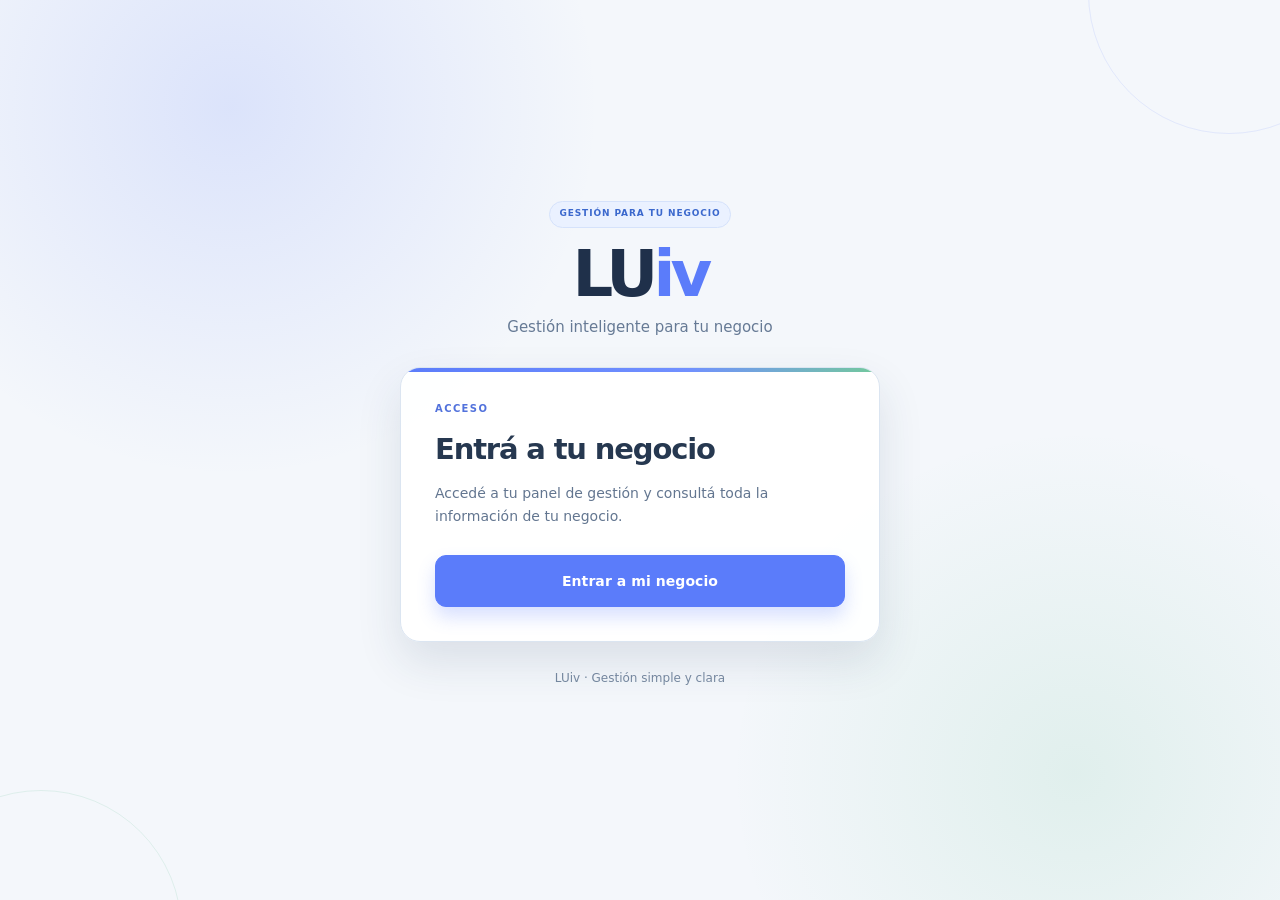
==== commit 6098fc87: "Carga inicial de LUiv" ====
--- a/index.html
+++ b/index.html
@@ -11,6 +11,11 @@
     >
 
     <title>LUiv</title>
+
+    <meta name="theme-color" content="#05070b">
+    <meta name="description" content="Gestión simple y clara para tu negocio.">
+    <link rel="manifest" href="manifest.webmanifest">
+    <link rel="apple-touch-icon" href="icons/icon-192.svg">
 
     <link
         rel="stylesheet"
@@ -84,7 +89,9 @@
 
     </script>
 
+    <script src="pwa.js"></script>
+
 
 </body>
 
-</html>+</html>
--- a/style.css
+++ b/style.css
@@ -2048,20 +2048,26 @@
 /* Ticket de caja */
 .ticket-modal { position:fixed; inset:0; display:none; align-items:center; justify-content:center; padding:20px; background:rgba(2,6,12,.78); z-index:11000; }
 .ticket-modal.active { display:flex; }
-.ticket-box { width:min(420px,100%); padding:22px; background:#0b1017; border:1px solid #1b2635; border-radius:16px; box-shadow:0 25px 70px rgba(0,0,0,.58); }
-.ticket-printable { color:#dbe5f0; font-size:13px; }
-.ticket-head { padding-bottom:14px; margin-bottom:14px; text-align:center; border-bottom:1px dashed #334155; }
-.ticket-head h2 { margin:0 0 6px; color:#fff; font-size:23px; }
+.ticket-box { width:min(380px,100%); padding:22px; background:#0b1017; border:1px solid #1b2635; border-radius:16px; box-shadow:0 25px 70px rgba(0,0,0,.58); }
+.ticket-printable { color:#dbe5f0; font-family:"Courier New", monospace; font-size:13px; }
+.ticket-head { padding-bottom:14px; margin-bottom:8px; text-align:center; border-bottom:1px dashed #334155; }
+.ticket-brand { margin-bottom:4px; color:#60a5fa; font-family:Inter,Arial,sans-serif; font-size:22px; font-weight:800; letter-spacing:.12em; }
+.ticket-head h2 { margin:0 0 8px; color:#fff; font-size:15px; letter-spacing:.04em; }
 .ticket-meta { color:#8c9aae; font-size:11px; }
 .ticket-line { display:grid; grid-template-columns:1fr auto; gap:10px; padding:8px 0; border-bottom:1px solid #172131; }
 .ticket-line small { display:block; color:#8c9aae; margin-top:3px; }
 .ticket-total { margin-top:12px; padding-top:12px; border-top:1px solid #334155; font-size:17px; font-weight:700; }
+.ticket-detail { display:flex; justify-content:space-between; gap:12px; padding:7px 0; color:#aeb9c8; font-size:12px; }
+.ticket-detail strong { color:#e8eef7; text-align:right; }
+.ticket-notes { margin:4px 0 8px; padding:8px; border:1px dashed #334155; color:#aeb9c8; font-size:11px; line-height:1.45; }
+.ticket-footer { padding-top:18px; text-align:center; color:#dbe5f0; font-weight:700; line-height:1.55; }
+.ticket-footer small { color:#8c9aae; font-weight:400; }
 .ticket-actions { display:flex; gap:10px; margin-top:18px; }
 .ticket-actions button { flex:1; }
 
 @media (max-width: 800px) { .contador-summary, .contador-grid { grid-template-columns:1fr; } .contador-section { padding:18px; } }
 
-@media print { body * { visibility:hidden; } #ticketVentaModal, #ticketVentaModal * { visibility:visible; } #ticketVentaModal { position:absolute; display:block; padding:0; background:#fff; } .ticket-box { width:100%; padding:0; border:0; box-shadow:none; background:#fff; } .ticket-printable { color:#000; } .ticket-head h2, .ticket-line, .ticket-total { color:#000; } .ticket-actions { display:none; } }
+@media print { @page { size:80mm auto; margin:4mm; } body * { visibility:hidden; } #ticketVentaModal, #ticketVentaModal * { visibility:visible; } #ticketVentaModal { position:absolute; display:block; padding:0; background:#fff; } .ticket-box { width:72mm; padding:0; border:0; box-shadow:none; background:#fff; } .ticket-printable, .ticket-head h2, .ticket-line, .ticket-total, .ticket-detail strong, .ticket-footer { color:#000; } .ticket-brand { color:#000; } .ticket-line small, .ticket-meta, .ticket-detail, .ticket-footer small { color:#333; } .ticket-actions { display:none; } }
 
 .new-product-form label {
     margin-top: 6px;
@@ -2644,8 +2650,1722 @@
     border-color: #2563eb;
 }
 
+.backup-section {
+    margin: 24px 0;
+    padding: 22px;
+    border: 1px solid #1b2635;
+    border-radius: 14px;
+    background: #0b1017;
+}
+
+.backup-section h2 { margin: 5px 0 8px; }
+.backup-section p { margin: 0; color: #94a3b8; }
+.backup-actions { display: flex; flex-wrap: wrap; gap: 10px; margin-top: 16px; }
+.backup-import-label { display: inline-flex; align-items: center; cursor: pointer; }
+.backup-message { min-height: 20px; margin-top: 12px !important; font-size: 13px; }
+
+/* Operaciones: formularios e historiales más claros y rápidos de recorrer. */
+.operations-entry,
+.operations-history {
+    position: relative;
+    overflow: hidden;
+}
+
+.operations-entry::before {
+    content: "";
+    position: absolute;
+    inset: 0 auto 0 0;
+    width: 4px;
+    background: #2563eb;
+}
+
+.expense-entry::before { background: #f59e0b; }
+
+.operations-entry .section-heading,
+.operations-history .section-heading {
+    display: flex;
+    align-items: end;
+    justify-content: space-between;
+    gap: 18px;
+    margin-bottom: 10px;
+}
+
+.operations-entry .section-heading h2,
+.operations-history .section-heading h2 {
+    margin-bottom: 0;
+}
+
+.operations-history .section-heading p,
+.operations-description {
+    margin: 8px 0 0;
+    color: #8993a4;
+    font-size: 13px;
+    line-height: 1.5;
+}
+
+.operations-description {
+    margin: 0 0 20px;
+    max-width: 680px;
+}
+
+.operations-entry .form-grid {
+    padding-top: 18px;
+    border-top: 1px solid #172131;
+}
+
+.operations-entry .form-action button:not(.scan-button) {
+    min-width: 150px;
+    height: 44px;
+}
+
+.sales-tools,
+.expense-tools {
+    display: flex;
+    align-items: center;
+    gap: 12px;
+    padding: 12px;
+    margin-bottom: 16px;
+    background: #0b1017;
+    border: 1px solid #1b2635;
+    border-radius: 12px;
+}
+
+.sales-tools .search-box { flex: 1; width: auto; min-width: 220px; }
+.expense-tools input { flex: 1; min-width: 220px; }
+.expense-tools { display: flex; flex-wrap: wrap; }
+.expense-tools .expense-result { width: 100%; padding: 0 2px; }
+
+.sales-filter-buttons,
+.gasto-filters { flex-wrap: wrap; }
+
+.operations-history .sales-result-info {
+    display: inline-flex;
+    margin: 0 0 10px;
+    padding: 5px 9px;
+    color: #94a3b8;
+    font-size: 12px;
+    background: #111a27;
+    border-radius: 6px;
+}
+
+.expense-breakdown-details {
+    margin: 0 0 18px;
+    border: 1px solid #1b2635;
+    border-radius: 10px;
+    background: #0b1017;
+}
+
+.expense-breakdown-details summary {
+    padding: 12px 14px;
+    color: #cbd5e1;
+    cursor: pointer;
+    font-size: 13px;
+    font-weight: 600;
+}
+
+.expense-breakdown-details[open] summary { border-bottom: 1px solid #1b2635; }
+.expense-breakdown { margin: 0; border: 0; border-radius: 0; background: transparent; }
+.expense-breakdown:empty { display: none; }
+
+@media (max-width: 800px) {
+    .operations-entry .section-heading,
+    .operations-history .section-heading { align-items: flex-start; flex-direction: column; }
+    .sales-tools, .expense-tools { align-items: stretch; flex-direction: column; }
+    .sales-tools .search-box, .expense-tools input { width: 100%; min-width: 0; }
+    .sales-filter-buttons, .gasto-filters { width: 100%; }
+}
+
 @media (max-width: 900px) {
     .caja-grid {
         grid-template-columns: 1fr;
     }
 }
+
+/* ========================================
+   SISTEMA VISUAL UNIFICADO
+   Capa de presentación: no modifica lógica ni estructura funcional.
+======================================== */
+
+:root {
+    --ui-canvas: #080b12;
+    --ui-surface: #101722;
+    --ui-surface-raised: #141d2a;
+    --ui-surface-soft: #0c111a;
+    --ui-border: #243246;
+    --ui-border-subtle: #1a2636;
+    --ui-text: #edf2f8;
+    --ui-muted: #91a0b4;
+    --ui-faint: #65748a;
+    --ui-accent: #4f7cff;
+    --ui-accent-hover: #668cff;
+    --ui-accent-soft: rgba(79, 124, 255, .14);
+    --ui-success: #4ecb86;
+    --ui-warning: #f3b45b;
+    --ui-danger: #f07a85;
+    --ui-radius-sm: 8px;
+    --ui-radius: 12px;
+    --ui-radius-lg: 16px;
+    --ui-shadow: 0 10px 30px rgba(0, 0, 0, .16);
+    --ui-shadow-hover: 0 16px 35px rgba(0, 0, 0, .24);
+}
+
+body {
+    font-family: Inter, ui-sans-serif, system-ui, -apple-system, BlinkMacSystemFont, "Segoe UI", sans-serif;
+    background: var(--ui-canvas);
+    color: var(--ui-text);
+    line-height: 1.45;
+}
+
+.dashboard {
+    background: var(--ui-canvas);
+}
+
+.login-page {
+    background: radial-gradient(circle at 50% 15%, rgba(79, 124, 255, .12), transparent 34%), var(--ui-canvas);
+}
+
+.login-card,
+.card,
+.sales-form,
+.sales-list,
+.products-panel,
+.barcode-search-panel,
+.contador-section,
+.caja-card,
+.backup-section,
+.comparison-card,
+.chart-container {
+    background: var(--ui-surface);
+    border-color: var(--ui-border-subtle);
+    box-shadow: var(--ui-shadow);
+}
+
+.login-card,
+.sales-form,
+.sales-list,
+.products-panel,
+.contador-section,
+.caja-card,
+.backup-section {
+    border-radius: var(--ui-radius-lg);
+}
+
+.topbar {
+    height: 68px;
+    padding: 0 max(28px, calc((100vw - 1280px) / 2));
+    background: rgba(8, 11, 18, .88);
+    border-color: var(--ui-border-subtle);
+    backdrop-filter: blur(18px);
+}
+
+.logo {
+    font-size: 28px;
+    letter-spacing: -.065em;
+}
+
+.logo span,
+.eyebrow,
+.login-eyebrow {
+    color: var(--ui-accent);
+}
+
+.content {
+    width: min(1220px, calc(100% - 48px));
+    padding: 56px 0 88px;
+}
+
+.content-caja {
+    width: min(1360px, calc(100% - 48px));
+    padding: 56px 0 88px;
+}
+
+.welcome { margin-bottom: 42px; }
+.welcome h1 { font-size: clamp(30px, 3vw, 38px); letter-spacing: -.05em; }
+.welcome p { color: var(--ui-muted); font-size: 15px; }
+
+.eyebrow,
+.login-eyebrow {
+    font-size: 10px;
+    letter-spacing: .14em;
+}
+
+.section-heading { margin-bottom: 20px; }
+.section-heading h2 { color: var(--ui-text); font-size: 21px; letter-spacing: -.035em; }
+.section-heading p { color: var(--ui-muted); }
+
+.stats { gap: 14px; margin-bottom: 14px; }
+.analysis-stats { gap: 14px; margin-bottom: 56px; }
+
+.card {
+    padding: 20px;
+    border-radius: var(--ui-radius);
+    background: var(--ui-surface);
+    transition: border-color .18s ease, box-shadow .18s ease, transform .18s ease;
+}
+
+.card:hover {
+    border-color: var(--ui-border);
+    box-shadow: var(--ui-shadow-hover);
+    transform: translateY(-2px);
+}
+
+.card-header { margin-bottom: 16px; color: var(--ui-muted); }
+.card-period { color: var(--ui-faint); }
+.card strong { color: var(--ui-text); font-size: 26px; }
+.card-profit strong { color: var(--ui-success); }
+.card p { color: var(--ui-faint); }
+
+button,
+input,
+select,
+textarea {
+    font: inherit;
+}
+
+button {
+    transition: background-color .18s ease, border-color .18s ease, color .18s ease, box-shadow .18s ease, transform .18s ease;
+}
+
+button:focus-visible,
+input:focus-visible,
+select:focus-visible,
+textarea:focus-visible {
+    outline: 2px solid var(--ui-accent);
+    outline-offset: 2px;
+}
+
+.topbar-button,
+.secondary-button,
+.filter-button,
+.sales-filter,
+.product-sort,
+.gasto-filter,
+.contador-filter,
+.contador-edit-button,
+.caja-qty-btn {
+    background: var(--ui-surface-soft) !important;
+    border-color: var(--ui-border) !important;
+    border-radius: var(--ui-radius-sm);
+    color: #c9d4e3 !important;
+}
+
+.topbar-button:hover,
+.secondary-button:hover,
+.filter-button:hover,
+.sales-filter:hover,
+.product-sort:hover,
+.gasto-filter:hover,
+.contador-filter:hover,
+.contador-edit-button:hover,
+.caja-qty-btn:hover {
+    background: var(--ui-surface-raised) !important;
+    border-color: #3a5272 !important;
+    color: var(--ui-text) !important;
+    box-shadow: none;
+    transform: translateY(-1px);
+}
+
+.topbar-button { height: 38px; padding: 0 15px; font-size: 13px; }
+
+.filter-button.active,
+.sales-filter.active,
+.product-sort.active,
+.contador-filter.active {
+    background: var(--ui-accent) !important;
+    border-color: var(--ui-accent) !important;
+    color: #fff !important;
+    box-shadow: 0 5px 14px rgba(79, 124, 255, .22);
+}
+
+.gasto-filter.active {
+    background: var(--ui-warning) !important;
+    border-color: var(--ui-warning) !important;
+    color: #17202e !important;
+    box-shadow: none;
+}
+
+.primary-button,
+.login-button,
+#agregarVenta,
+#agregarGasto,
+.caja-btn-confirm {
+    background: var(--ui-accent) !important;
+    border-color: var(--ui-accent) !important;
+    border-radius: var(--ui-radius-sm);
+    color: #fff !important;
+    font-weight: 650;
+    box-shadow: 0 6px 16px rgba(79, 124, 255, .2);
+}
+
+.primary-button:hover,
+.login-button:hover,
+#agregarVenta:hover,
+#agregarGasto:hover,
+.caja-btn-confirm:hover {
+    background: var(--ui-accent-hover) !important;
+    border-color: var(--ui-accent-hover) !important;
+    box-shadow: 0 9px 20px rgba(79, 124, 255, .26);
+    transform: translateY(-1px);
+}
+
+.form-group input,
+.form-group select,
+.form-group textarea,
+.search-box input,
+.expense-tools input,
+.barcode-search-form input,
+.caja-pago-input-group input,
+.contador-note-input,
+.contador-edit-value input,
+input,
+select,
+textarea {
+    background: var(--ui-surface-soft);
+    border-color: var(--ui-border);
+    border-radius: var(--ui-radius-sm);
+    color: var(--ui-text);
+}
+
+.form-group input,
+.form-group select,
+.form-group textarea,
+.search-box input,
+.expense-tools input,
+.barcode-search-form input {
+    min-height: 44px;
+}
+
+textarea { padding: 11px 13px; }
+input::placeholder,
+textarea::placeholder { color: var(--ui-faint); }
+
+.form-group input:focus,
+.form-group select:focus,
+.form-group textarea:focus,
+.search-box input:focus,
+.expense-tools input:focus,
+.barcode-search-form input:focus,
+.caja-pago-input-group input:focus {
+    border-color: var(--ui-accent);
+    box-shadow: 0 0 0 3px var(--ui-accent-soft);
+}
+
+.sales-form,
+.sales-list,
+.products-section,
+.chart-section,
+.comparison-section,
+.insights {
+    margin-bottom: 48px;
+}
+
+.sales-form,
+.sales-list {
+    padding: 26px;
+}
+
+.products-section,
+.chart-section,
+.comparison-section,
+.insights {
+    padding: 0;
+}
+
+.operations-entry::before { background: var(--ui-accent); }
+.expense-entry::before { background: var(--ui-warning); }
+.operations-description,
+.operations-history .section-heading p { color: var(--ui-muted); }
+
+.sales-tools,
+.expense-tools {
+    background: var(--ui-surface-soft);
+    border-color: var(--ui-border-subtle);
+    border-radius: var(--ui-radius);
+}
+
+.sales-header {
+    color: var(--ui-faint);
+    border-color: var(--ui-border-subtle);
+    font-size: 11px;
+    letter-spacing: .045em;
+}
+
+.venta {
+    background: transparent;
+    border-color: var(--ui-border-subtle);
+}
+
+.venta:hover { background: rgba(255, 255, 255, .018); }
+.venta strong { color: var(--ui-text); }
+.venta span { color: var(--ui-muted); }
+
+.eliminar,
+.caja-btn-clear,
+.catalog-product-delete,
+.product-delete-button {
+    border-color: rgba(240, 122, 133, .35) !important;
+    color: var(--ui-danger) !important;
+}
+
+.products-panel,
+.contador-section,
+.caja-card,
+.barcode-search-panel { padding: 24px; }
+
+.products-panel-header,
+.caja-card-header { padding-bottom: 18px; border-bottom: 1px solid var(--ui-border-subtle); }
+
+.product-card,
+.catalog-product-card,
+.comparison-card,
+.insight-card,
+.expense-kpi,
+.contador-sheet,
+.contador-chart-card {
+    background: var(--ui-surface);
+    border-color: var(--ui-border-subtle);
+    border-radius: var(--ui-radius);
+}
+
+.product-card:hover,
+.catalog-product-card:hover,
+.comparison-card:hover {
+    border-color: var(--ui-border);
+    box-shadow: var(--ui-shadow);
+}
+
+.expense-kpi { box-shadow: none; }
+.expense-kpi span,
+.expense-result,
+.expense-category-row > span { color: var(--ui-muted); }
+.expense-kpi strong,
+.expense-category-row strong { color: var(--ui-text); }
+.expense-progress { background: var(--ui-border-subtle); }
+.expense-progress span { background: var(--ui-warning); box-shadow: none; }
+
+.expense-breakdown-details {
+    border-color: var(--ui-border-subtle);
+    background: var(--ui-surface-soft);
+}
+
+.expense-breakdown-details summary { color: #c9d4e3; }
+
+.contador-table,
+.contador-table th,
+.contador-table td {
+    border-color: var(--ui-border-subtle);
+}
+
+.contador-table th { color: var(--ui-muted); background: var(--ui-surface-soft); }
+.contador-table td { color: #cbd5e1; }
+
+.caja-carrito-container,
+.caja-resumen-footer {
+    background: var(--ui-surface-soft);
+    border-color: var(--ui-border-subtle);
+}
+
+.caja-carrito-item { background: var(--ui-surface); border-color: var(--ui-border-subtle); }
+.caja-carrito-item-total,
+.caja-resumen-line.total strong { color: var(--ui-accent); }
+.caja-pago-vuelto-group strong { color: var(--ui-success); }
+
+.ticket-box { background: var(--ui-surface); border-color: var(--ui-border); }
+
+::-webkit-scrollbar-track { background: var(--ui-canvas); }
+::-webkit-scrollbar-thumb { background: #2c3b4f; }
+::-webkit-scrollbar-thumb:hover { background: #3c506b; }
+
+@media (max-width: 800px) {
+    .topbar { height: 64px; padding: 0 18px; }
+    .topbar-button { height: 36px; padding: 0 12px; }
+    .content, .content-caja { width: calc(100% - 28px); padding: 36px 0 64px; }
+    .welcome { margin-bottom: 30px; }
+    .sales-form, .sales-list, .products-panel, .contador-section, .caja-card { padding: 18px; }
+    .card { padding: 18px; }
+}
+
+@media (max-width: 520px) {
+    .logo { font-size: 26px; }
+    .topbar-actions { gap: 6px; }
+    .topbar-button { padding: 0 10px; font-size: 12px; }
+    .welcome h1 { font-size: 29px; }
+    .section-heading h2 { font-size: 20px; }
+    .sales-form, .sales-list { padding: 16px; }
+    .card strong { font-size: 24px; }
+}
+
+/* ========================================
+   ACABADO VISUAL · CAPA FINAL DE PRESENTACIÓN
+   Mantiene intactas estructura, estados y funcionalidad.
+======================================== */
+
+:root {
+    --ui-canvas: #0b0f17;
+    --ui-surface: #121925;
+    --ui-surface-raised: #182131;
+    --ui-surface-soft: #0e141e;
+    --ui-border: #2a3a50;
+    --ui-border-subtle: #202d3e;
+    --ui-text: #f3f6fb;
+    --ui-muted: #9aa9bd;
+    --ui-faint: #718197;
+    --ui-accent: #5b7cfa;
+    --ui-accent-hover: #7390ff;
+    --ui-accent-soft: rgba(91, 124, 250, .16);
+    --ui-success: #58c58b;
+    --ui-warning: #e8ad5b;
+    --ui-danger: #ec7985;
+    --ui-radius-sm: 9px;
+    --ui-radius: 14px;
+    --ui-radius-lg: 18px;
+    --ui-shadow: 0 8px 24px rgba(0, 0, 0, .16);
+    --ui-shadow-hover: 0 14px 34px rgba(0, 0, 0, .22);
+}
+
+body {
+    font-size: 14px;
+    text-rendering: optimizeLegibility;
+    -webkit-font-smoothing: antialiased;
+}
+
+.dashboard {
+    background: radial-gradient(circle at 50% -25%, rgba(91, 124, 250, .10), transparent 38%), var(--ui-canvas);
+}
+
+.topbar {
+    box-shadow: 0 1px 0 rgba(255, 255, 255, .025);
+}
+
+.topbar-actions { gap: 10px; }
+
+.content,
+.content-caja { padding-top: 60px; }
+
+.welcome {
+    max-width: 680px;
+    margin-bottom: 46px;
+}
+
+.welcome h1 {
+    font-weight: 720;
+    line-height: 1.1;
+}
+
+.welcome p,
+.section-heading p { line-height: 1.65; }
+
+.eyebrow,
+.login-eyebrow {
+    font-weight: 750;
+}
+
+.login-card,
+.sales-form,
+.sales-list,
+.products-panel,
+.barcode-search-panel,
+.contador-section,
+.caja-card,
+.backup-section {
+    border-color: var(--ui-border-subtle);
+}
+
+.card,
+.comparison-card,
+.insight-card,
+.product-card,
+.catalog-product-card,
+.expense-kpi,
+.contador-sheet,
+.contador-chart-card {
+    box-shadow: none;
+}
+
+.card:hover,
+.comparison-card:hover,
+.insight-card:hover,
+.product-card:hover,
+.catalog-product-card:hover {
+    border-color: #365072;
+}
+
+.card-header,
+.comparison-card span,
+.insight-type { font-weight: 650; }
+
+.primary-button,
+.login-button,
+#agregarVenta,
+#agregarGasto,
+.caja-btn-confirm {
+    min-height: 42px;
+    letter-spacing: .005em;
+}
+
+.secondary-button,
+.topbar-button,
+.filter-button,
+.sales-filter,
+.product-sort,
+.gasto-filter,
+.contador-filter,
+.contador-edit-button,
+.caja-qty-btn {
+    font-weight: 600;
+}
+
+.form-group label,
+.new-product-form label,
+.caja-pago-input-group label {
+    color: var(--ui-muted);
+    font-weight: 650;
+    letter-spacing: .01em;
+}
+
+.form-group input,
+.form-group select,
+.form-group textarea,
+.search-box input,
+.expense-tools input,
+.barcode-search-form input,
+.caja-pago-input-group input,
+.new-product-form input {
+    border-width: 1px;
+}
+
+.form-group input:hover,
+.form-group select:hover,
+.form-group textarea:hover,
+.search-box input:hover,
+.expense-tools input:hover,
+.barcode-search-form input:hover,
+.caja-pago-input-group input:hover,
+.new-product-form input:hover {
+    border-color: #354a65;
+}
+
+.sales-tools,
+.expense-tools {
+    padding: 12px;
+}
+
+.sales-header { padding: 0 18px 8px; }
+.venta { min-height: 58px; }
+
+.products-panel-header,
+.caja-card-header {
+    align-items: flex-start;
+    gap: 20px;
+}
+
+.products-panel-header h2,
+.caja-card-title h2,
+.backup-section h2 {
+    letter-spacing: -.035em;
+}
+
+.chart-container,
+.comparison-card,
+.insight-card,
+.barcode-found,
+.barcode-not-found,
+.catalog-empty {
+    background: var(--ui-surface);
+    border-color: var(--ui-border-subtle);
+}
+
+.chart-summary-item,
+.product-data-box,
+.caja-carrito-item,
+.contador-kpi {
+    background: var(--ui-surface-soft);
+    border-color: var(--ui-border-subtle);
+}
+
+.autocomplete-dropdown,
+.scanner-box,
+.product-modal-box,
+.ticket-box {
+    background: var(--ui-surface-raised);
+    border-color: var(--ui-border);
+    box-shadow: 0 22px 60px rgba(0, 0, 0, .42);
+}
+
+.barcode-notification-box { border-color: var(--ui-accent); }
+
+@media (max-width: 800px) {
+    .content,
+    .content-caja { padding-top: 42px; }
+
+    .welcome { margin-bottom: 34px; }
+    .products-panel-header,
+    .caja-card-header { gap: 16px; }
+    .sales-tools,
+    .expense-tools { padding: 10px; }
+}
+
+@media (max-width: 520px) {
+    .topbar { padding: 0 14px; }
+    .topbar-actions { gap: 5px; }
+    .topbar-button { padding: 0 9px; }
+    .content,
+    .content-caja { width: calc(100% - 24px); padding-top: 30px; padding-bottom: 52px; }
+    .welcome { margin-bottom: 28px; }
+    .welcome p { font-size: 14px; }
+    .products-panel-header,
+    .caja-card-header { flex-direction: column; }
+    .products-actions { width: 100%; }
+    .products-actions .primary-button,
+    .products-actions .secondary-button { flex: 1; }
+}
+
+/* ========================================
+   ESTRUCTURA ADMINISTRATIVA
+   Inspirada en el patrón de la plantilla de referencia.
+======================================== */
+
+.app-sidebar {
+    display: none;
+}
+
+@media (min-width: 901px) {
+    body {
+        background: #f4f7fb;
+        color: #243044;
+    }
+
+    .dashboard {
+        min-height: 100vh;
+        padding-left: 252px;
+        background: #f4f7fb;
+    }
+
+    .app-sidebar {
+        position: fixed;
+        inset: 0 auto 0 0;
+        z-index: 200;
+        width: 252px;
+        display: flex;
+        flex-direction: column;
+        padding: 30px 16px 20px;
+        color: #b9c6da;
+        background: #182238;
+        border-right: 1px solid rgba(255, 255, 255, .06);
+    }
+
+    .sidebar-brand {
+        display: inline-flex;
+        align-items: center;
+        width: max-content;
+        margin: 0 12px 42px;
+        color: #ffffff;
+        font-size: 29px;
+        font-weight: 800;
+        letter-spacing: -.07em;
+        line-height: 1;
+        text-decoration: none;
+    }
+
+    .sidebar-brand span { color: #7f9cff; }
+
+    .sidebar-label {
+        margin: 0 12px 12px;
+        color: #74839b;
+        font-size: 10px;
+        font-weight: 750;
+        letter-spacing: .12em;
+    }
+
+    .sidebar-nav {
+        display: grid;
+        gap: 5px;
+    }
+
+    .sidebar-link {
+        width: 100%;
+        display: flex;
+        align-items: center;
+        min-height: 44px;
+        padding: 0 13px;
+        border: 0;
+        border-radius: 9px;
+        color: #b9c6da;
+        background: transparent;
+        font: inherit;
+        font-size: 13px;
+        font-weight: 600;
+        text-align: left;
+        text-decoration: none;
+        cursor: pointer;
+    }
+
+    .sidebar-link:hover {
+        color: #ffffff;
+        background: rgba(255, 255, 255, .065);
+        transform: none;
+    }
+
+    .sidebar-link.active {
+        color: #ffffff;
+        background: #5b7cfa;
+        box-shadow: 0 7px 18px rgba(58, 88, 191, .25);
+    }
+
+    .sidebar-footer {
+        display: flex;
+        align-items: center;
+        gap: 8px;
+        margin: auto 12px 0;
+        padding-top: 18px;
+        border-top: 1px solid rgba(255, 255, 255, .08);
+        color: #8491a6;
+        font-size: 11px;
+        line-height: 1.45;
+    }
+
+    .sidebar-status {
+        width: 7px;
+        height: 7px;
+        flex: 0 0 7px;
+        border-radius: 50%;
+        background: #58c58b;
+        box-shadow: 0 0 0 3px rgba(88, 197, 139, .14);
+    }
+
+    .topbar {
+        height: 76px;
+        padding: 0 40px;
+        background: rgba(255, 255, 255, .94);
+        border-color: #e5eaf1;
+        box-shadow: 0 1px 2px rgba(31, 43, 65, .03);
+    }
+
+    .topbar-left .logo { display: none; }
+
+    .topbar-left::before {
+        content: "Panel de control";
+        color: #26354d;
+        font-size: 16px;
+        font-weight: 700;
+        letter-spacing: -.02em;
+    }
+
+    .topbar-button,
+    .secondary-button,
+    .filter-button,
+    .sales-filter,
+    .product-sort,
+    .gasto-filter,
+    .contador-filter,
+    .contador-edit-button,
+    .caja-qty-btn {
+        color: #526178 !important;
+        background: #ffffff !important;
+        border-color: #dbe3ee !important;
+    }
+
+    .topbar-button:hover,
+    .secondary-button:hover,
+    .filter-button:hover,
+    .sales-filter:hover,
+    .product-sort:hover,
+    .gasto-filter:hover,
+    .contador-filter:hover,
+    .contador-edit-button:hover,
+    .caja-qty-btn:hover {
+        color: #30415d !important;
+        background: #f8faff !important;
+        border-color: #bfcce0 !important;
+    }
+
+    .content,
+    .content-caja {
+        width: min(1320px, calc(100% - 64px));
+        padding: 42px 0 76px;
+    }
+
+    .welcome { margin-bottom: 34px; }
+    .welcome h1,
+    .section-heading h2 { color: #26354d; }
+    .welcome p,
+    .section-heading p { color: #718096; }
+    .eyebrow { color: #5b7cfa; }
+
+    .login-card,
+    .card,
+    .sales-form,
+    .sales-list,
+    .products-panel,
+    .barcode-search-panel,
+    .contador-section,
+    .caja-card,
+    .backup-section,
+    .comparison-card,
+    .chart-container,
+    .insight-card,
+    .catalog-product-card,
+    .product-card,
+    .expense-kpi,
+    .contador-sheet,
+    .contador-chart-card {
+        background: #ffffff;
+        border-color: #e3e9f1;
+        box-shadow: 0 2px 7px rgba(31, 43, 65, .035);
+    }
+
+    .card:hover,
+    .comparison-card:hover,
+    .insight-card:hover,
+    .product-card:hover,
+    .catalog-product-card:hover {
+        border-color: #ccd8e8;
+        box-shadow: 0 9px 22px rgba(31, 43, 65, .07);
+    }
+
+    .card strong,
+    .comparison-card strong,
+    .insight-card h3,
+    .catalog-product-card h3,
+    .product-name,
+    .expense-kpi strong,
+    .expense-category-row strong,
+    .caja-card-title h2 { color: #283850; }
+
+    .card-header,
+    .form-group label,
+    .new-product-form label,
+    .caja-pago-input-group label { color: #78879c; }
+
+    .card p,
+    .comparison-card p,
+    .insight-card p,
+    .product-price,
+    .expense-result { color: #8a98aa; }
+
+    .form-group input,
+    .form-group select,
+    .form-group textarea,
+    .search-box input,
+    .expense-tools input,
+    .barcode-search-form input,
+    .caja-pago-input-group input,
+    .contador-note-input,
+    .contador-edit-value input,
+    .new-product-form input {
+        color: #33435b;
+        background: #ffffff;
+        border-color: #dce4ef;
+    }
+
+    .form-group input:focus,
+    .form-group select:focus,
+    .form-group textarea:focus,
+    .search-box input:focus,
+    .expense-tools input:focus,
+    .barcode-search-form input:focus,
+    .caja-pago-input-group input:focus {
+        border-color: #7f9cff;
+        box-shadow: 0 0 0 3px rgba(91, 124, 250, .13);
+    }
+
+    .sales-tools,
+    .expense-tools,
+    .chart-summary-item,
+    .product-data-box,
+    .caja-carrito-container,
+    .caja-resumen-footer,
+    .contador-kpi {
+        background: #f8faff;
+        border-color: #e3e9f1;
+    }
+
+    .venta { border-color: #edf1f6; }
+    .venta:hover { background: #f8faff; }
+    .venta strong { color: #33435b; }
+    .venta span { color: #718096; }
+    .sales-header { color: #8a98aa; border-color: #e6ebf2; }
+
+    .contador-table th { color: #718096; background: #f8faff; }
+    .contador-table td,
+    .contador-table th { border-color: #e6ebf2; }
+    .contador-table td { color: #45556d; }
+
+    .chart-container { padding: 26px; }
+}
+
+/* ========================================
+   CORRECCIONES DE CONTRASTE Y LECTURA
+   Dashboard claro: elimina herencias del antiguo tema oscuro.
+======================================== */
+
+@media (min-width: 901px) {
+    input,
+    select,
+    option,
+    textarea {
+        color-scheme: light;
+        color: #33435b !important;
+        background-color: #ffffff !important;
+        border-color: #d7e0ec !important;
+    }
+
+    input::placeholder,
+    textarea::placeholder { color: #7a8ba3 !important; opacity: 1; }
+
+    .topbar-actions { display: none; }
+
+    .operations-entry,
+    .operations-history { overflow: visible; }
+
+    .autocomplete-wrapper { z-index: 30; }
+
+    .autocomplete-dropdown {
+        overflow-y: auto;
+        background: #ffffff;
+        border-color: #cdd9e8;
+        box-shadow: 0 16px 32px rgba(38, 57, 86, .16);
+    }
+
+    .autocomplete-item {
+        border-color: #e8edf4;
+        background: #ffffff;
+    }
+
+    .autocomplete-item:hover,
+    .autocomplete-item.selected { background: #f1f5ff; }
+    .autocomplete-item-name { color: #283850; }
+    .autocomplete-item-code,
+    .autocomplete-item-stock,
+    .autocomplete-empty { color: #667991; }
+    .autocomplete-item-price { color: #2f67e8; }
+    .autocomplete-highlight { color: #243b75; background: #dce6ff; }
+
+    .contador-section {
+        background: #ffffff;
+        border-color: #dfe7f1;
+        box-shadow: 0 2px 7px rgba(31, 43, 65, .035);
+    }
+
+    .contador-heading h2,
+    .contador-sheet h3,
+    .contador-chart-card h3 { color: #263850; }
+    .contador-distribucion { color: #61738d; }
+
+    .contador-kpi {
+        min-height: 112px;
+        background: #f7f9fd;
+        border-color: #dfe7f1;
+        box-shadow: inset 3px 0 0 #5b7cfa;
+    }
+
+    .contador-kpi span { color: #60718a; font-weight: 650; }
+    .contador-kpi strong { color: #263850; }
+    .contador-kpi small { color: #74849a; }
+    .contador-kpi:nth-child(1) { background: #eff4ff; box-shadow: inset 3px 0 0 #3974ef; }
+    .contador-kpi:nth-child(1) strong { color: #2563d8; }
+    .contador-kpi:nth-child(2) { background: #fff7ea; box-shadow: inset 3px 0 0 #e9a23b; }
+    .contador-kpi:nth-child(2) strong { color: #b86706; }
+    .contador-kpi:nth-child(3) { background: #edf9f1; box-shadow: inset 3px 0 0 #31aa6e; }
+    .contador-kpi:nth-child(3) strong { color: #168451; }
+    .contador-kpi:nth-child(4) { background: #f4f2ff; box-shadow: inset 3px 0 0 #8a73df; }
+    .contador-kpi:nth-child(4) strong { color: #5643ad; }
+
+    .contador-sheet,
+    .contador-chart-card {
+        background: #ffffff;
+        border-color: #dfe7f1;
+    }
+
+    .contador-table th {
+        color: #667993;
+        background: #f5f8fc;
+        border-color: #e1e8f1;
+    }
+
+    .contador-table td {
+        color: #40526c;
+        border-color: #e8edf4;
+    }
+
+    .contador-table td:last-child { color: #283c59; font-weight: 650; }
+    .contador-table tbody tr:hover { background: #f7faff; }
+    .contador-adjustment td { background: #f2f6ff; }
+    .contador-edit-button,
+    .contador-chart-nav {
+        color: #51637e !important;
+        background: #ffffff !important;
+        border-color: #d4dfec !important;
+    }
+
+    .contador-chart-nav:hover,
+    .contador-edit-button:hover {
+        color: #315fc7 !important;
+        background: #f0f5ff !important;
+        border-color: #9fb8ee !important;
+    }
+
+    .chart-summary-item {
+        background: #ffffff;
+        border-color: #dfe7f1;
+    }
+
+    .chart-summary-item small { color: #61738d; }
+    .chart-summary-item strong { color: #263850; }
+    .chart-container { background: #ffffff; border-color: #dfe7f1; }
+
+    #listaVentas,
+    #listaGastos {
+        background: #ffffff;
+        scrollbar-color: #aebdd0 #f2f5f9;
+    }
+
+    #listaVentas::-webkit-scrollbar-track,
+    #listaGastos::-webkit-scrollbar-track,
+    #listaProductos::-webkit-scrollbar-track,
+    .contenedor-scrollable::-webkit-scrollbar-track { background: #f1f4f8; }
+
+    #listaVentas::-webkit-scrollbar-thumb,
+    #listaGastos::-webkit-scrollbar-thumb,
+    #listaProductos::-webkit-scrollbar-thumb,
+    .contenedor-scrollable::-webkit-scrollbar-thumb { background: #aebdd0; }
+
+    #listaVentas::-webkit-scrollbar-thumb:hover,
+    #listaGastos::-webkit-scrollbar-thumb:hover,
+    #listaProductos::-webkit-scrollbar-thumb:hover,
+    .contenedor-scrollable::-webkit-scrollbar-thumb:hover { background: #7088aa; }
+
+    .catalog-product-card { background: #ffffff; }
+    .catalog-product-label { color: #4676ea; }
+    .catalog-product-id,
+    .catalog-product-code span,
+    .catalog-product-bottom span,
+    .catalog-product-stock span { color: #71829a; }
+
+    .catalog-product-code {
+        background: #f5f8fc;
+        border: 1px solid #e1e8f1;
+    }
+
+    .catalog-product-code strong { color: #344760; }
+    .catalog-product-bottom strong { color: #2d6cde; }
+    .catalog-product-stock strong { color: #263850; }
+    .catalog-product-delete { border-color: #e8edf4; }
+
+    .product-action-button {
+        color: #3d5a86 !important;
+        background: #f7f9fc !important;
+        border-color: #d5dfeb !important;
+    }
+
+    .product-action-button:hover {
+        color: #255dc9 !important;
+        background: #edf3ff !important;
+        border-color: #a9c1f6 !important;
+        box-shadow: none;
+    }
+
+    .product-delete-button {
+        color: #c94b5b !important;
+        background: #fffafa !important;
+        border-color: #f2cbd1 !important;
+    }
+
+    .product-delete-button:hover { background: #fff0f2 !important; }
+
+    .barcode-search-panel,
+    .barcode-found,
+    .barcode-not-found,
+    .catalog-empty { background: #ffffff; }
+
+    .barcode-search-info h3,
+    .barcode-found h3,
+    .catalog-empty h3 { color: #263850; }
+    .barcode-search-info p,
+    .barcode-not-found p,
+    .catalog-empty p { color: #61738d; }
+    .barcode-found-price span { color: #71829a; }
+
+    .product-modal,
+    .scanner-modal { background: rgba(21, 32, 48, .52); }
+
+    .product-modal-box,
+    .scanner-box,
+    .ticket-box {
+        background: #ffffff;
+        border-color: #d2deed;
+        box-shadow: 0 22px 60px rgba(26, 43, 71, .24);
+    }
+
+    .product-modal-header h2,
+    .scanner-header h2 { color: #263850; }
+    .new-product-code,
+    .new-product-metrics > div { background: #f5f8fc; border-color: #e0e8f1; }
+    .new-product-code span { color: #6d7f97; }
+    .new-product-code strong { color: #354962; }
+    .scanner-status,
+    .codigo-detectado,
+    .codigo-detectado p { color: #566983; }
+
+    .gasto-badge { color: #9a5a06; background: #fff1d6; }
+}
+
+/* Acabado de datos y punto de venta. */
+@media (min-width: 901px) {
+    .sales-result-info,
+    .operations-history .sales-result-info {
+        display: inline-flex;
+        align-items: center;
+        min-height: 28px;
+        padding: 0 10px;
+        color: #476280;
+        background: #eef4ff;
+        border: 1px solid #d6e3fb;
+        border-radius: 999px;
+        font-weight: 650;
+    }
+
+    .expense-breakdown-details {
+        background: #f8faff;
+        border-color: #dce6f1;
+    }
+
+    .expense-breakdown-details summary {
+        color: #405673;
+        font-weight: 700;
+    }
+
+    .expense-breakdown-details[open] summary { border-color: #dce6f1; }
+
+    .contador-table-wrap {
+        max-height: 440px;
+        border: 1px solid #e1e8f1;
+        border-radius: 10px;
+        scrollbar-color: #aebed1 #f3f6fa;
+    }
+
+    .contador-table-wrap::-webkit-scrollbar { width: 8px; }
+    .contador-table-wrap::-webkit-scrollbar-track { background: #f3f6fa; }
+    .contador-table-wrap::-webkit-scrollbar-thumb { background: #aebed1; border: 2px solid #f3f6fa; border-radius: 99px; }
+    .contador-table-wrap::-webkit-scrollbar-thumb:hover { background: #8195b0; }
+
+    .contador-group-row td {
+        padding: 10px 12px;
+        color: #5270a1;
+        background: #f1f5fb;
+        border-bottom-color: #dce6f1;
+        font-size: 10px;
+        font-weight: 750;
+        letter-spacing: .075em;
+        text-transform: uppercase;
+    }
+
+    .contador-stock-row td { padding-top: 12px; padding-bottom: 12px; }
+    .stock-detail {
+        display: inline-block;
+        margin: 2px 0 2px 5px;
+        padding: 3px 6px;
+        color: #536984;
+        background: #f2f6fb;
+        border-radius: 5px;
+        font-size: 10px;
+        font-variant-numeric: tabular-nums;
+    }
+
+    .caja-card,
+    .caja-carrito-container,
+    .caja-resumen-footer { background: #ffffff; border-color: #dfe7f1; }
+    .caja-carrito-vacio { color: #60728d; }
+    .caja-carrito-vacio h3 { color: #526984; }
+    .caja-producto-sugerencia {
+        color: #31445f;
+        background: #f7f9fd;
+        border-color: #dfe7f1;
+    }
+
+    .caja-producto-sugerencia:hover {
+        color: #263c5d;
+        background: #edf3ff;
+        border-color: #9dbbf4;
+        box-shadow: 0 4px 12px rgba(57, 99, 186, .10);
+    }
+
+    .caja-producto-sugerencia strong { color: #263850; }
+    .caja-producto-sugerencia span { color: #617691; }
+    .caja-producto-sugerencia .stock-disponible { color: #168451; }
+    .caja-producto-sugerencia .sin-stock { color: #c84b5b; }
+    .caja-producto-sugerencia .precio-producto { color: #2d6cde; }
+    .caja-pago-helper,
+    .caja-resumen-line { color: #60728d; }
+    .caja-resumen-line.total { color: #263850; }
+
+    #listaProductos {
+        background: transparent;
+        scrollbar-color: #aebed1 #f3f6fa;
+    }
+
+    .stats:not(.analysis-stats) .card:nth-child(1) {
+        background: #eff4ff;
+        border-color: #d5e3ff;
+        box-shadow: inset 3px 0 0 #3974ef;
+    }
+
+    .stats:not(.analysis-stats) .card:nth-child(1) strong { color: #2563d8; }
+
+    .stats:not(.analysis-stats) .card:nth-child(2) {
+        background: #fff7ea;
+        border-color: #f3dfbd;
+        box-shadow: inset 3px 0 0 #e9a23b;
+    }
+
+    .stats:not(.analysis-stats) .card:nth-child(2) strong { color: #b86706; }
+
+    .stats:not(.analysis-stats) .card.card-profit {
+        background: #edf9f1;
+        border-color: #cfe9d9;
+        box-shadow: inset 3px 0 0 #31aa6e;
+    }
+
+    .stats:not(.analysis-stats) .card.card-profit strong { color: #168451; }
+
+    .analysis-stats .card:nth-child(1) { border-top: 3px solid #6c8df7; }
+    .analysis-stats .card:nth-child(2) { border-top: 3px solid #5aa8dc; }
+    .analysis-stats .card:nth-child(3) { border-top: 3px solid #9278d3; }
+    .analysis-stats .card:nth-child(4) { border-top: 3px solid #3eb579; }
+
+    .products-grid .product-data-box {
+        background: #f4f7fb;
+        border: 1px solid #e3eaf3;
+    }
+
+    .products-grid .product-data-box span {
+        color: #63758d;
+        font-size: 10px;
+        font-weight: 700;
+    }
+
+    .products-grid .product-data-box strong {
+        color: #2c405d;
+        font-size: 14px;
+        font-weight: 750;
+    }
+
+    .products-grid .product-data-box:nth-child(1) strong { color: #3b70d6; }
+    .products-grid .product-data-box:nth-child(2) strong { color: #775bc6; }
+    .products-grid .product-data-box:nth-child(3) strong { color: #2772ae; }
+
+    .expense-kpi {
+        min-height: 106px;
+        padding: 18px 19px;
+        background: #fff7ea;
+        border-color: #f2debd;
+        box-shadow: inset 3px 0 0 #e9a23b;
+    }
+
+    .expense-kpi span { color: #806d50; font-weight: 650; }
+    .expense-kpi strong { color: #92530a; }
+    .expense-kpi:nth-child(2) { background: #f4f2ff; border-color: #ded7f4; box-shadow: inset 3px 0 0 #8972d6; }
+    .expense-kpi:nth-child(2) strong { color: #5842a9; }
+    .expense-kpi:nth-child(3) { background: #eff7ff; border-color: #d6e8fa; box-shadow: inset 3px 0 0 #4699d9; }
+    .expense-kpi:nth-child(3) strong { color: #216a9e; }
+    .expense-kpi:nth-child(4) { background: #fff1f2; border-color: #f4d4d8; box-shadow: inset 3px 0 0 #df6680; }
+    .expense-kpi:nth-child(4) strong { color: #b23e57; }
+
+    .caja-producto-sugerencia .caja-carrito-item-name {
+        color: #263850;
+        font-weight: 750;
+    }
+
+    .caja-producto-sugerencia .caja-carrito-item-details { color: #617691; }
+    .caja-producto-sugerencia .caja-carrito-item-total { color: #2d6cde; }
+
+    .caja-productos-grid {
+        padding-right: 4px;
+        scrollbar-color: #aebed1 #f3f6fa;
+    }
+
+    .caja-productos-grid::-webkit-scrollbar,
+    .autocomplete-dropdown::-webkit-scrollbar,
+    html::-webkit-scrollbar { width: 9px; height: 9px; }
+
+    .caja-productos-grid::-webkit-scrollbar-track,
+    .autocomplete-dropdown::-webkit-scrollbar-track,
+    html::-webkit-scrollbar-track { background: #f1f4f8; }
+
+    .caja-productos-grid::-webkit-scrollbar-thumb,
+    .autocomplete-dropdown::-webkit-scrollbar-thumb,
+    html::-webkit-scrollbar-thumb {
+        background: #aebed1;
+        border: 2px solid #f1f4f8;
+        border-radius: 99px;
+    }
+
+    .caja-productos-grid::-webkit-scrollbar-thumb:hover,
+    .autocomplete-dropdown::-webkit-scrollbar-thumb:hover,
+    html::-webkit-scrollbar-thumb:hover { background: #7f94b1; }
+
+    html { scrollbar-color: #aebed1 #f1f4f8; }
+
+    .dashboard {
+        background:
+            radial-gradient(circle at 86% 12%, rgba(110, 137, 245, .09), transparent 24%),
+            radial-gradient(circle at 48% 76%, rgba(66, 174, 139, .055), transparent 25%),
+            #f4f7fb;
+    }
+
+    .backup-section {
+        background: linear-gradient(105deg, #ffffff 0%, #f5f8ff 100%);
+        border-color: #d9e4f5;
+    }
+
+    .caja-right .caja-card-header { border-bottom-color: #d7e3f1; }
+
+    #btnEscanearCaja.scan-button {
+        width: auto !important;
+        min-width: 94px;
+        height: 44px !important;
+        padding: 0 14px !important;
+        color: #315fbe !important;
+        background: #edf3ff !important;
+        border: 1px solid #b9cef8 !important;
+        border-radius: 9px !important;
+        font-size: 12px !important;
+        font-weight: 700;
+        letter-spacing: .01em;
+        box-shadow: none;
+    }
+
+    #btnEscanearCaja.scan-button:hover {
+        color: #ffffff !important;
+        background: #5478ed !important;
+        border-color: #5478ed !important;
+        transform: translateY(-1px);
+    }
+
+    .caja-carrito-item {
+        background: #f7f9fd;
+        border-color: #dce6f1;
+        box-shadow: none;
+    }
+
+    .caja-carrito-item:hover {
+        background: #f0f5ff;
+        border-color: #b7ccf4;
+    }
+
+    .caja-carrito-item-name { color: #263850; font-weight: 750; }
+    .caja-carrito-item-details { color: #5f738f; }
+    .caja-carrito-item-qty {
+        color: #294363;
+        background: #ffffff;
+        border: 1px solid #d6e1ee;
+        border-radius: 7px;
+        line-height: 28px;
+    }
+
+    .caja-qty-btn {
+        color: #365b8f !important;
+        background: #ffffff !important;
+        border-color: #c9d8eb !important;
+    }
+
+    .caja-qty-btn:hover {
+        color: #275fc7 !important;
+        background: #eaf2ff !important;
+        border-color: #99baf3 !important;
+    }
+
+    .caja-carrito-item-total { color: #2368d9; }
+}
+
+/* Pantalla de acceso alineada con el dashboard. */
+.login-page {
+    position: relative;
+    min-height: 100vh;
+    background:
+        radial-gradient(circle at 18% 12%, rgba(91, 124, 250, .16), transparent 28%),
+        radial-gradient(circle at 84% 86%, rgba(49, 170, 110, .10), transparent 26%),
+        #f4f7fb;
+    color: #263850;
+}
+
+.login-page::before,
+.login-page::after {
+    position: fixed;
+    z-index: 0;
+    width: 280px;
+    height: 280px;
+    border: 1px solid rgba(91, 124, 250, .12);
+    border-radius: 50%;
+    content: "";
+    pointer-events: none;
+}
+
+.login-page::before { top: -148px; right: -90px; }
+.login-page::after { bottom: -172px; left: -100px; border-color: rgba(49, 170, 110, .11); }
+
+.login-container {
+    position: relative;
+    z-index: 1;
+    width: min(480px, calc(100% - 40px));
+    padding: 44px 0;
+}
+
+.login-brand { margin-bottom: 28px; }
+
+.login-brand::before {
+    display: inline-flex;
+    align-items: center;
+    height: 25px;
+    margin-bottom: 14px;
+    padding: 0 9px;
+    color: #3b68cd;
+    background: #eaf1ff;
+    border: 1px solid #d5e2fb;
+    border-radius: 999px;
+    content: "GESTIÓN PARA TU NEGOCIO";
+    font-size: 9px;
+    font-weight: 750;
+    letter-spacing: .1em;
+}
+
+.login-logo {
+    color: #1f304a;
+    font-size: 64px;
+    letter-spacing: -.075em;
+}
+
+.login-logo span { color: #5b7cfa; }
+
+.login-subtitle {
+    max-width: 300px;
+    margin: 10px auto 0;
+    color: #667a95;
+    font-size: 15px;
+    line-height: 1.55;
+}
+
+.login-card {
+    position: relative;
+    overflow: hidden;
+    padding: 34px;
+    background: rgba(255, 255, 255, .96);
+    border-color: #dbe5f1;
+    border-radius: 20px;
+    box-shadow: 0 20px 45px rgba(37, 57, 88, .12);
+}
+
+.login-card::before {
+    position: absolute;
+    top: 0;
+    left: 0;
+    width: 100%;
+    height: 4px;
+    background: linear-gradient(90deg, #5b7cfa, #7190ff 60%, #73c99c);
+    content: "";
+}
+
+.login-eyebrow { color: #5272dc; }
+.login-card h1 { color: #263850; font-size: 29px; }
+.login-card p { color: #637690; font-size: 14px; }
+
+.login-button {
+    position: relative;
+    height: 52px;
+    background: #5b7cfa;
+    border-color: #5b7cfa;
+    border-radius: 11px;
+    box-shadow: 0 10px 18px rgba(91, 124, 250, .24);
+    font-weight: 700;
+}
+
+.login-button:hover {
+    background: #496bea;
+    border-color: #496bea;
+    box-shadow: 0 13px 24px rgba(73, 107, 234, .28);
+}
+
+.login-footer { color: #7789a0; }
+
+@media (max-width: 520px) {
+    .login-container { width: min(100% - 28px, 480px); padding: 30px 0; }
+    .login-logo { font-size: 56px; }
+    .login-card { padding: 28px 22px; }
+}
+
+/* Ticket legible y acabado final del catálogo. */
+.ticket-box {
+    background: #ffffff !important;
+    border-color: #d3dfed !important;
+}
+
+.ticket-printable,
+.ticket-printable .ticket-line,
+.ticket-printable .ticket-detail,
+.ticket-printable .ticket-footer {
+    color: #41546e;
+}
+
+.ticket-printable .ticket-head { border-color: #aebed1; }
+.ticket-printable .ticket-brand { color: #4e73e8; }
+.ticket-printable .ticket-head h2,
+.ticket-printable .ticket-line strong,
+.ticket-printable .ticket-detail strong { color: #243852; }
+.ticket-printable .ticket-meta,
+.ticket-printable .ticket-line small,
+.ticket-printable .ticket-footer small { color: #667991; }
+.ticket-printable .ticket-line { border-color: #dce5ef; }
+.ticket-printable .ticket-total {
+    color: #243852;
+    background: #eef4ff;
+    border-color: #b8ccf3;
+    border-radius: 8px;
+}
+
+.ticket-printable .ticket-total strong { color: #2a68d9; }
+.ticket-printable .ticket-footer { color: #416887; }
+
+@media (min-width: 901px) {
+    .catalog-product-card {
+        overflow: hidden;
+        border-top-width: 3px;
+    }
+
+    .catalog-product-card:nth-child(4n + 1) { border-top-color: #5b7cfa; }
+    .catalog-product-card:nth-child(4n + 2) { border-top-color: #4b9bd1; }
+    .catalog-product-card:nth-child(4n + 3) { border-top-color: #51b77b; }
+    .catalog-product-card:nth-child(4n) { border-top-color: #a286d9; }
+
+    .catalog-product-card:hover {
+        transform: translateY(-3px);
+        box-shadow: 0 12px 26px rgba(35, 58, 92, .09);
+    }
+
+    .catalog-product-label { color: #4f73e6; }
+    .catalog-product-code { background: #f1f5fa; }
+    .catalog-product-bottom { padding-top: 2px; }
+    .catalog-product-bottom strong { text-shadow: 0 1px 0 rgba(255, 255, 255, .8); }
+}
+
+/* Un único acento azul para los indicadores de producto. */
+@media (min-width: 901px) {
+    .products-grid .product-data-box:nth-child(1) strong,
+    .products-grid .product-data-box:nth-child(2) strong,
+    .products-grid .product-data-box:nth-child(3) strong {
+        color: #3b70d6;
+    }
+
+    .product-rank {
+        color: #335b9b;
+        background: #edf3ff;
+        border: 1px solid #c9dafa;
+        box-shadow: none;
+    }
+
+    .catalog-product-card:nth-child(4n + 1),
+    .catalog-product-card:nth-child(4n + 2),
+    .catalog-product-card:nth-child(4n + 3),
+    .catalog-product-card:nth-child(4n) {
+        border-top-color: #5b7cfa;
+    }
+}
